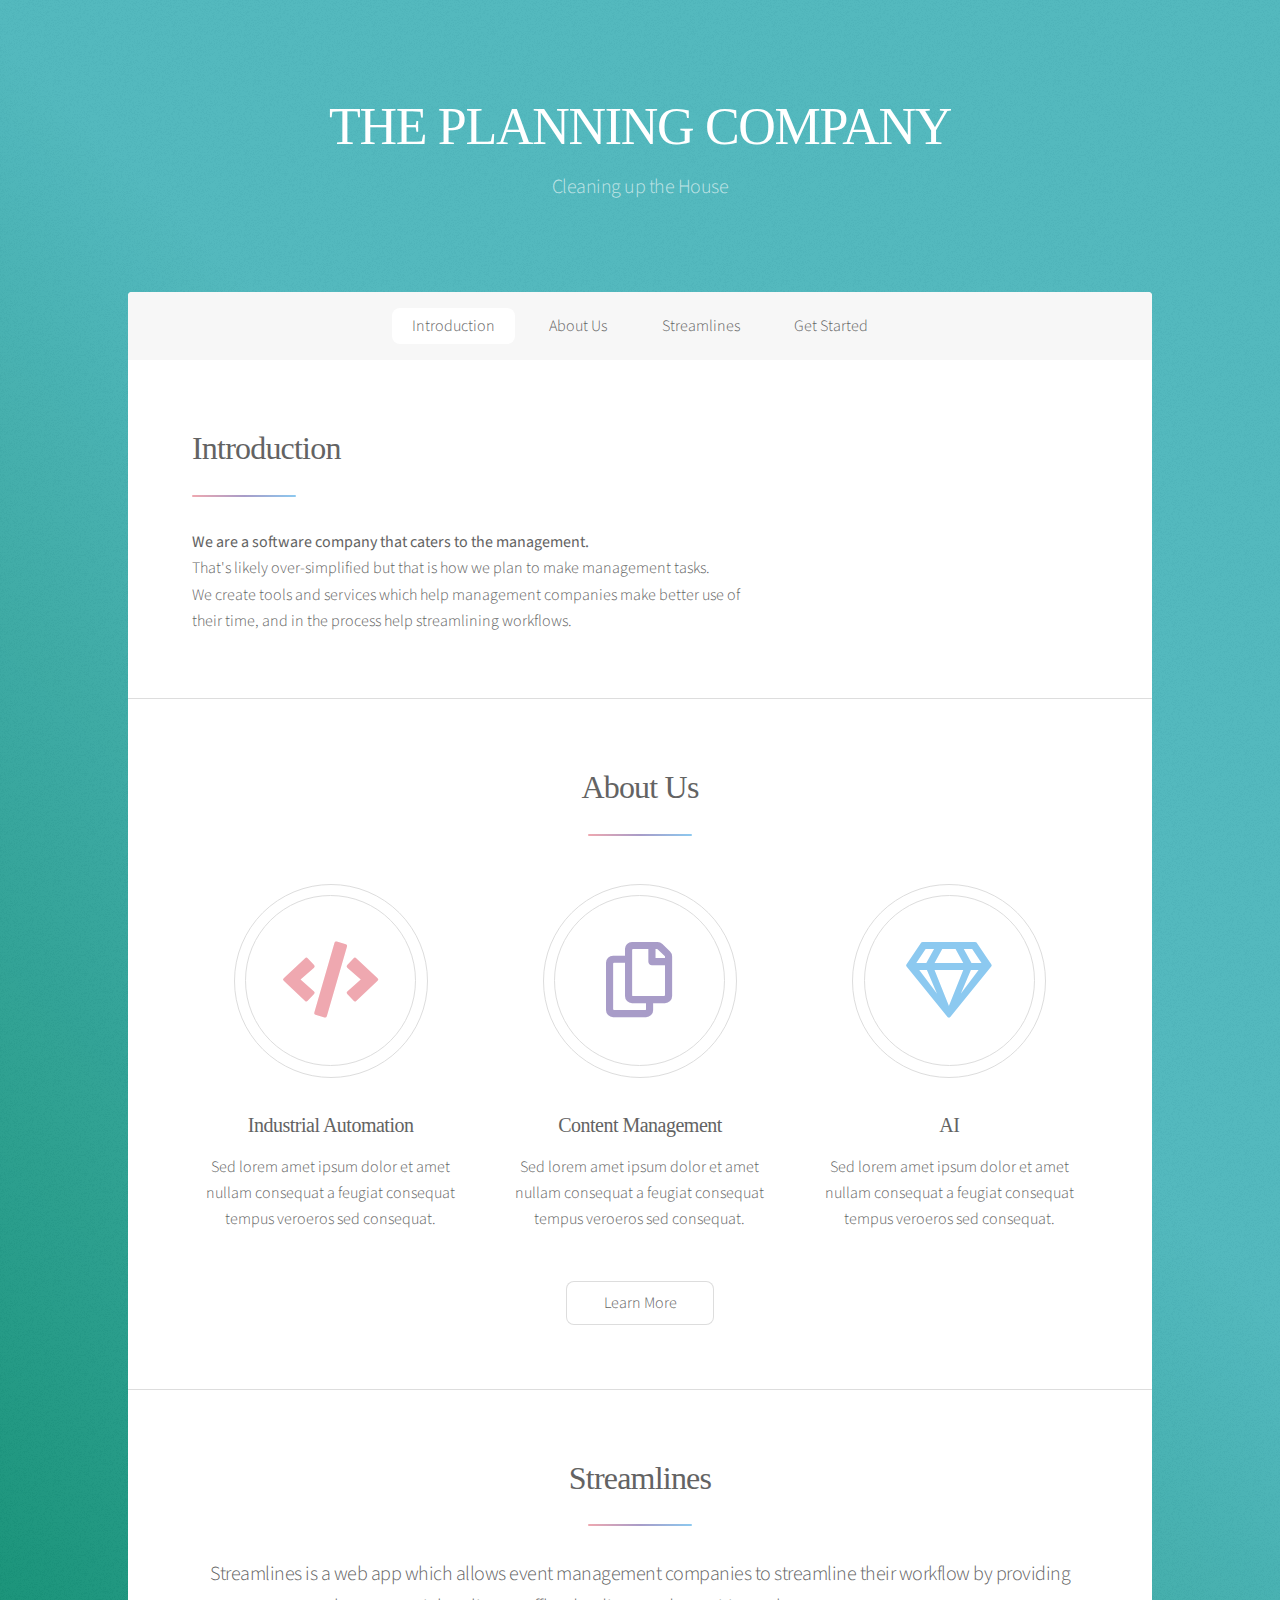
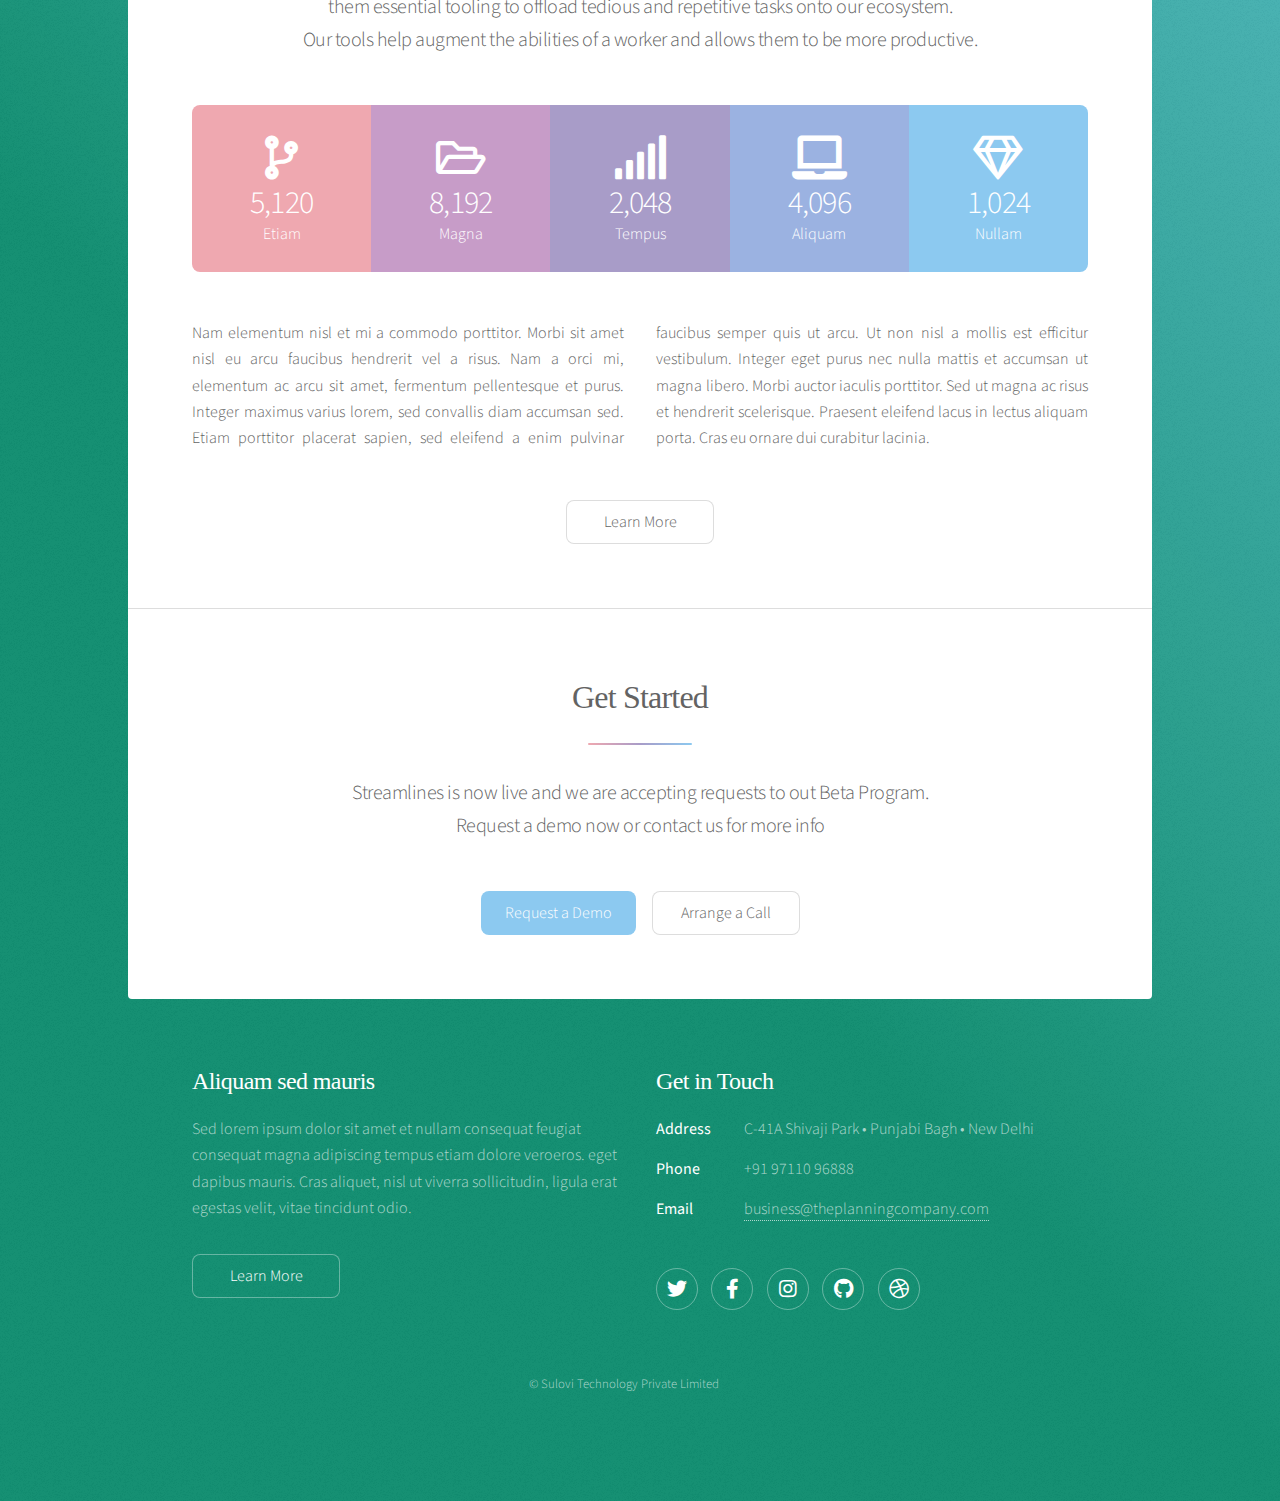
==== index.html @ 0c440280 "first commit" ====
<!DOCTYPE HTML>
<!--
	Stellar by HTML5 UP
	html5up.net | @ajlkn
	Free for personal and commercial use under the CCA 3.0 license (html5up.net/license)
-->
<html>
	<head>
		<title>The Planning Company</title>
		<meta charset="utf-8" />
		<meta name="viewport" content="width=device-width, initial-scale=1, user-scalable=no" />
		<link rel="stylesheet" href="assets/css/main.css" />
		<noscript><link rel="stylesheet" href="assets/css/noscript.css" /></noscript>
	</head>
	<body class="is-preload">

		<!-- Wrapper -->
			<div id="wrapper">

				<!-- Header -->
					<header id="header" class="alt">
						<!-- <span class="logo"><img src="images/logo.svg" alt="" width="80%" height="80px"/></span> -->
						<h1>
							<strong>
								THE PLANNING COMPANY
							</strong>
						</h1>
						<p>Cleaning up the House</p>
					</header>

				<!-- Nav -->
					<nav id="nav">
						<ul>
							<li><a href="#intro" class="active">Introduction</a></li>
							<li><a href="#first">About Us</a></li>
							<li><a href="#second">Streamlines</a></li>
							<li><a href="#cta">Get Started</a></li>
						</ul>
					</nav>

				<!-- Main -->
					<div id="main">

						<!-- Introduction -->
							<section id="intro" class="main">
								<div class="spotlight">
									<div class="content">
										<header class="major">
											<h2>Introduction</h2>
										</header>
										<p> <strong>We are a software company that caters to the management.</strong>  <br/>
											That's likely over-simplified but that is how we plan to make management tasks.<br/>
											We create tools and services which help management companies make better use of their time, and in the process help streamlining workflows.
										<!-- <ul class="actions">
											<li><a href="generic.html" class="button">Learn More</a></li>
										</ul> -->
									</div>
									<span class="image"><img src="images/introduction2.jpg" alt="" /></span>
								</div>
							</section>

						<!-- First Section -->
							<section id="first" class="main special">
								<header class="major">
									<h2>About Us</h2>
								</header>
								<ul class="features">
									<li>
										<span class="icon solid major style1 fa-code"></span>
										<h3>Industrial Automation</h3>
										<p>Sed lorem amet ipsum dolor et amet nullam consequat a feugiat consequat tempus veroeros sed consequat.</p>
									</li>
									<li>
										<span class="icon major style3 fa-copy"></span>
										<h3>Content Management</h3>
										<p>Sed lorem amet ipsum dolor et amet nullam consequat a feugiat consequat tempus veroeros sed consequat.</p>
									</li>
									<li>
										<span class="icon major style5 fa-gem"></span>
										<h3>AI</h3>
										<p>Sed lorem amet ipsum dolor et amet nullam consequat a feugiat consequat tempus veroeros sed consequat.</p>
									</li>
								</ul>
								<footer class="major">
									<ul class="actions special">
										<li><a href="generic.html" class="button">Learn More</a></li>
									</ul>
								</footer>
							</section>

						<!-- Second Section -->
							<section id="second" class="main special">
								<header class="major">
									<h2>Streamlines</h2>
									<p>Streamlines is a web app which allows event management companies to streamline their workflow by providing them essential tooling to offload tedious and repetitive tasks onto our ecosystem. 
										<br/>Our tools help augment the abilities of a worker and allows them to be more productive.</p>
								</header>
								<ul class="statistics">
									<li class="style1">
										<span class="icon solid fa-code-branch"></span>
										<strong>5,120</strong> Etiam
									</li>
									<li class="style2">
										<span class="icon fa-folder-open"></span>
										<strong>8,192</strong> Magna
									</li>
									<li class="style3">
										<span class="icon solid fa-signal"></span>
										<strong>2,048</strong> Tempus
									</li>
									<li class="style4">
										<span class="icon solid fa-laptop"></span>
										<strong>4,096</strong> Aliquam
									</li>
									<li class="style5">
										<span class="icon fa-gem"></span>
										<strong>1,024</strong> Nullam
									</li>
								</ul>
								<p class="content">Nam elementum nisl et mi a commodo porttitor. Morbi sit amet nisl eu arcu faucibus hendrerit vel a risus. Nam a orci mi, elementum ac arcu sit amet, fermentum pellentesque et purus. Integer maximus varius lorem, sed convallis diam accumsan sed. Etiam porttitor placerat sapien, sed eleifend a enim pulvinar faucibus semper quis ut arcu. Ut non nisl a mollis est efficitur vestibulum. Integer eget purus nec nulla mattis et accumsan ut magna libero. Morbi auctor iaculis porttitor. Sed ut magna ac risus et hendrerit scelerisque. Praesent eleifend lacus in lectus aliquam porta. Cras eu ornare dui curabitur lacinia.</p>
								<footer class="major">
									<ul class="actions special">
										<li><a href="generic.html" class="button">Learn More</a></li>
									</ul>
								</footer>
							</section>

						<!-- Get Started -->
							<section id="cta" class="main special">
								<header class="major">
									<h2>Get Started</h2>
									<p>Streamlines is now live and we are accepting requests to out Beta Program.<br/> Request a demo now or contact us for more info</p>
								</header>
								<footer class="major">
									<ul class="actions special">
										<li><a href="generic.html" class="button primary">Request a Demo</a></li>
										<li><a href="generic.html" class="button">Arrange a Call</a></li>
									</ul>
								</footer>
							</section>

					</div>

				<!-- Footer -->
					<footer id="footer">
						<section>
							<h2>Aliquam sed mauris</h2>
							<p>Sed lorem ipsum dolor sit amet et nullam consequat feugiat consequat magna adipiscing tempus etiam dolore veroeros. eget dapibus mauris. Cras aliquet, nisl ut viverra sollicitudin, ligula erat egestas velit, vitae tincidunt odio.</p>
							<ul class="actions">
								<li><a href="generic.html" class="button">Learn More</a></li>
							</ul>
						</section>
						<section>
							<h2>Get in Touch</h2>
							<dl class="alt">
								<dt>Address</dt>
								<dd>C-41A Shivaji Park &bull; Punjabi Bagh &bull; New Delhi</dd>
								<dt>Phone</dt>
								<dd>+91 97110 96888</dd>
								<dt>Email</dt>
								<dd><a href="mailto:business@theplanningcompany.com">business@theplanningcompany.com</a></dd>
							</dl>
							<ul class="icons">
								<li><a href="#" class="icon brands fa-twitter alt"><span class="label">Twitter</span></a></li>
								<li><a href="#" class="icon brands fa-facebook-f alt"><span class="label">Facebook</span></a></li>
								<li><a href="#" class="icon brands fa-instagram alt"><span class="label">Instagram</span></a></li>
								<li><a href="#" class="icon brands fa-github alt"><span class="label">GitHub</span></a></li>
								<li><a href="#" class="icon brands fa-dribbble alt"><span class="label">Dribbble</span></a></li>
							</ul>
						</section>
						<p class="copyright">&copy; Sulovi Technology Private Limited</p>
					</footer>

			</div>

		<!-- Scripts -->
			<script src="assets/js/jquery.min.js"></script>
			<script src="assets/js/jquery.scrollex.min.js"></script>
			<script src="assets/js/jquery.scrolly.min.js"></script>
			<script src="assets/js/browser.min.js"></script>
			<script src="assets/js/breakpoints.min.js"></script>
			<script src="assets/js/util.js"></script>
			<script src="assets/js/main.js"></script>

	</body>
</html>
---- assets/css/main.css ----
@import url(fontawesome-all.min.css);
@import 'https://fonts.googleapis.com/css?family=Source+Sans+Pro:300,400';

/*
	Stellar by HTML5 UP
	html5up.net | @ajlkn
	Free for personal and commercial use under the CCA 3.0 license (html5up.net/license)
*/

html, body, div, span, applet, object,
iframe, h1, h2, h3, h4, h5, h6, p, blockquote,
pre, a, abbr, acronym, address, big, cite,
code, del, dfn, em, img, ins, kbd, q, s, samp,
small, strike, strong, sub, sup, tt, var, b,
u, i, center, dl, dt, dd, ol, ul, li, fieldset,
form, label, legend, table, caption, tbody,
tfoot, thead, tr, th, td, article, aside,
canvas, details, embed, figure, figcaption,
footer, header, hgroup, menu, nav, output, ruby,
section, summary, time, mark, audio, video {
	margin: 0;
	padding: 0;
	border: 0;
	font-size: 100%;
	font: inherit;
	vertical-align: baseline;}

article, aside, details, figcaption, figure,
footer, header, hgroup, menu, nav, section {
	display: block;}

body {
	line-height: 1;
}

ol, ul {
	list-style: none;
}

blockquote, q {
	quotes: none;
}

	blockquote:before, blockquote:after, q:before, q:after {
		content: '';
		content: none;
	}

table {
	border-collapse: collapse;
	border-spacing: 0;
}

body {
	-webkit-text-size-adjust: none;
}

mark {
	background-color: transparent;
	color: inherit;
}

input::-moz-focus-inner {
	border: 0;
	padding: 0;
}

input, select, textarea {
	-moz-appearance: none;
	-webkit-appearance: none;
	-ms-appearance: none;
	appearance: none;
}

/* Basic */

	@-ms-viewport {
		width: device-width;
	}

	body {
		-ms-overflow-style: scrollbar;
	}

	@media screen and (max-width: 480px) {

		html, body {
			min-width: 320px;
		}

	}

	html {
		box-sizing: border-box;
	}

	*, *:before, *:after {
		box-sizing: inherit;
	}

	body {
		background-color: #1d9399;
		background-image: url("images/overlay.png"), -moz-linear-gradient(45deg, #108f6f 30%, #51b9be 70%);
		background-image: url("images/overlay.png"), -webkit-linear-gradient(45deg, #108f6f 30%, #51b9be 70%);
		background-image: url("images/overlay.png"), -ms-linear-gradient(45deg, #108f6f 30%, #51b9be 70%);
		background-image: url("images/overlay.png"), linear-gradient(45deg, #108f6f 30%, #51b9be 70%);
	}

		body.is-preload *, body.is-preload *:before, body.is-preload *:after {
			-moz-animation: none !important;
			-webkit-animation: none !important;
			-ms-animation: none !important;
			animation: none !important;
			-moz-transition: none !important;
			-webkit-transition: none !important;
			-ms-transition: none !important;
			transition: none !important;
		}

/* Type */

	body {
		background-color: #935d8c;
		color: rgba(255, 255, 255, 0.65);
	}

	body, input, select, textarea {
		font-family: "Source Sans Pro", Helvetica, sans-serif;
		font-size: 17pt;
		font-weight: 300;
		line-height: 1.65;
	}

		@media screen and (max-width: 1680px) {

			body, input, select, textarea {
				font-size: 14pt;
			}

		}

		@media screen and (max-width: 1280px) {

			body, input, select, textarea {
				font-size: 12pt;
			}

		}

		@media screen and (max-width: 360px) {

			body, input, select, textarea {
				font-size: 11pt;
			}

		}

	a {
		-moz-transition: color 0.2s ease, border-bottom 0.2s ease;
		-webkit-transition: color 0.2s ease, border-bottom 0.2s ease;
		-ms-transition: color 0.2s ease, border-bottom 0.2s ease;
		transition: color 0.2s ease, border-bottom 0.2s ease;
		text-decoration: none;
		border-bottom: dotted 1px;
		color: inherit;
	}

		a:hover {
			border-bottom-color: transparent;
		}

	strong, b {
		font-weight: 400;
	}

	em, i {
		font-style: italic;
	}

	p {
		margin: 0 0 2em 0;
	}

		p.content {
			-moz-columns: 20em 2;
			-webkit-columns: 20em 2;
			-ms-columns: 20em 2;
			columns: 20em 2;
			-moz-column-gap: 2em;
			-webkit-column-gap: 2em;
			-ms-column-gap: 2em;
			column-gap: 2em;
			text-align: justify;
		}

	h1, h2, h3, h4, h5, h6 {
		font-family: Futura;
		font-weight: 300;
		line-height: 1.5;
		margin: 0 0 0.7em 0;
		letter-spacing: -0.025em;
	}

		h1 a, h2 a, h3 a, h4 a, h5 a, h6 a {
			color: inherit;
			text-decoration: none;
		}

	h1 {
		font-size: 2.5em;
		line-height: 1.2;
	}

	h2 {
		font-size: 1.5em;
	}

	h3 {
		font-size: 1.25em;
	}

	h4 {
		font-size: 1.1em;
	}

	h5 {
		font-size: 0.9em;
	}

	h6 {
		font-size: 0.7em;
	}

	@media screen and (max-width: 736px) {

		h1 {
			font-size: 2em;
		}

	}

	sub {
		font-size: 0.8em;
		position: relative;
		top: 0.5em;
	}

	sup {
		font-size: 0.8em;
		position: relative;
		top: -0.5em;
	}

	blockquote {
		border-left: solid 4px;
		font-style: italic;
		margin: 0 0 2em 0;
		padding: 0.5em 0 0.5em 2em;
	}

	code {
		border-radius: 8px;
		border: solid 1px;
		font-family: "Courier New", monospace;
		font-size: 0.9em;
		margin: 0 0.25em;
		padding: 0.25em 0.65em;
	}

	pre {
		-webkit-overflow-scrolling: touch;
		font-family: "Courier New", monospace;
		font-size: 0.9em;
		margin: 0 0 2em 0;
	}

		pre code {
			display: block;
			line-height: 1.75;
			padding: 1em 1.5em;
			overflow-x: auto;
		}

	hr {
		border: 0;
		border-bottom: solid 1px;
		margin: 2em 0;
	}

		hr.major {
			margin: 3em 0;
		}

	.align-left {
		text-align: left;
	}

	.align-center {
		text-align: center;
	}

	.align-right {
		text-align: right;
	}

	input, select, textarea {
		color: #ffffff;
	}

	a:hover {
		color: #ffffff;
	}

	strong, b {
		color: #ffffff;
	}

	h1, h2, h3, h4, h5, h6 {
		color: #ffffff;
	}

	blockquote {
		border-left-color: rgba(255, 255, 255, 0.35);
	}

	code {
		background: rgba(255, 255, 255, 0.075);
		border-color: rgba(255, 255, 255, 0.35);
	}

	hr {
		border-bottom-color: rgba(255, 255, 255, 0.35);
	}

/* Row */

	.row {
		display: flex;
		flex-wrap: wrap;
		box-sizing: border-box;
		align-items: stretch;
	}

		.row > * {
			box-sizing: border-box;
		}

		.row.gtr-uniform > * > :last-child {
			margin-bottom: 0;
		}

		.row.aln-left {
			justify-content: flex-start;
		}

		.row.aln-center {
			justify-content: center;
		}

		.row.aln-right {
			justify-content: flex-end;
		}

		.row.aln-top {
			align-items: flex-start;
		}

		.row.aln-middle {
			align-items: center;
		}

		.row.aln-bottom {
			align-items: flex-end;
		}

		.row > .imp {
			order: -1;
		}

		.row > .col-1 {
			width: 8.33333%;
		}

		.row > .off-1 {
			margin-left: 8.33333%;
		}

		.row > .col-2 {
			width: 16.66667%;
		}

		.row > .off-2 {
			margin-left: 16.66667%;
		}

		.row > .col-3 {
			width: 25%;
		}

		.row > .off-3 {
			margin-left: 25%;
		}

		.row > .col-4 {
			width: 33.33333%;
		}

		.row > .off-4 {
			margin-left: 33.33333%;
		}

		.row > .col-5 {
			width: 41.66667%;
		}

		.row > .off-5 {
			margin-left: 41.66667%;
		}

		.row > .col-6 {
			width: 50%;
		}

		.row > .off-6 {
			margin-left: 50%;
		}

		.row > .col-7 {
			width: 58.33333%;
		}

		.row > .off-7 {
			margin-left: 58.33333%;
		}

		.row > .col-8 {
			width: 66.66667%;
		}

		.row > .off-8 {
			margin-left: 66.66667%;
		}

		.row > .col-9 {
			width: 75%;
		}

		.row > .off-9 {
			margin-left: 75%;
		}

		.row > .col-10 {
			width: 83.33333%;
		}

		.row > .off-10 {
			margin-left: 83.33333%;
		}

		.row > .col-11 {
			width: 91.66667%;
		}

		.row > .off-11 {
			margin-left: 91.66667%;
		}

		.row > .col-12 {
			width: 100%;
		}

		.row > .off-12 {
			margin-left: 100%;
		}

		.row.gtr-0 {
			margin-top: 0;
			margin-left: 0em;
		}

			.row.gtr-0 > * {
				padding: 0 0 0 0em;
			}

			.row.gtr-0.gtr-uniform {
				margin-top: 0em;
			}

				.row.gtr-0.gtr-uniform > * {
					padding-top: 0em;
				}

		.row.gtr-25 {
			margin-top: 0;
			margin-left: -0.375em;
		}

			.row.gtr-25 > * {
				padding: 0 0 0 0.375em;
			}

			.row.gtr-25.gtr-uniform {
				margin-top: -0.375em;
			}

				.row.gtr-25.gtr-uniform > * {
					padding-top: 0.375em;
				}

		.row.gtr-50 {
			margin-top: 0;
			margin-left: -0.75em;
		}

			.row.gtr-50 > * {
				padding: 0 0 0 0.75em;
			}

			.row.gtr-50.gtr-uniform {
				margin-top: -0.75em;
			}

				.row.gtr-50.gtr-uniform > * {
					padding-top: 0.75em;
				}

		.row {
			margin-top: 0;
			margin-left: -1.5em;
		}

			.row > * {
				padding: 0 0 0 1.5em;
			}

			.row.gtr-uniform {
				margin-top: -1.5em;
			}

				.row.gtr-uniform > * {
					padding-top: 1.5em;
				}

		.row.gtr-150 {
			margin-top: 0;
			margin-left: -2.25em;
		}

			.row.gtr-150 > * {
				padding: 0 0 0 2.25em;
			}

			.row.gtr-150.gtr-uniform {
				margin-top: -2.25em;
			}

				.row.gtr-150.gtr-uniform > * {
					padding-top: 2.25em;
				}

		.row.gtr-200 {
			margin-top: 0;
			margin-left: -3em;
		}

			.row.gtr-200 > * {
				padding: 0 0 0 3em;
			}

			.row.gtr-200.gtr-uniform {
				margin-top: -3em;
			}

				.row.gtr-200.gtr-uniform > * {
					padding-top: 3em;
				}

		@media screen and (max-width: 1680px) {

			.row {
				display: flex;
				flex-wrap: wrap;
				box-sizing: border-box;
				align-items: stretch;
			}

				.row > * {
					box-sizing: border-box;
				}

				.row.gtr-uniform > * > :last-child {
					margin-bottom: 0;
				}

				.row.aln-left {
					justify-content: flex-start;
				}

				.row.aln-center {
					justify-content: center;
				}

				.row.aln-right {
					justify-content: flex-end;
				}

				.row.aln-top {
					align-items: flex-start;
				}

				.row.aln-middle {
					align-items: center;
				}

				.row.aln-bottom {
					align-items: flex-end;
				}

				.row > .imp-xlarge {
					order: -1;
				}

				.row > .col-1-xlarge {
					width: 8.33333%;
				}

				.row > .off-1-xlarge {
					margin-left: 8.33333%;
				}

				.row > .col-2-xlarge {
					width: 16.66667%;
				}

				.row > .off-2-xlarge {
					margin-left: 16.66667%;
				}

				.row > .col-3-xlarge {
					width: 25%;
				}

				.row > .off-3-xlarge {
					margin-left: 25%;
				}

				.row > .col-4-xlarge {
					width: 33.33333%;
				}

				.row > .off-4-xlarge {
					margin-left: 33.33333%;
				}

				.row > .col-5-xlarge {
					width: 41.66667%;
				}

				.row > .off-5-xlarge {
					margin-left: 41.66667%;
				}

				.row > .col-6-xlarge {
					width: 50%;
				}

				.row > .off-6-xlarge {
					margin-left: 50%;
				}

				.row > .col-7-xlarge {
					width: 58.33333%;
				}

				.row > .off-7-xlarge {
					margin-left: 58.33333%;
				}

				.row > .col-8-xlarge {
					width: 66.66667%;
				}

				.row > .off-8-xlarge {
					margin-left: 66.66667%;
				}

				.row > .col-9-xlarge {
					width: 75%;
				}

				.row > .off-9-xlarge {
					margin-left: 75%;
				}

				.row > .col-10-xlarge {
					width: 83.33333%;
				}

				.row > .off-10-xlarge {
					margin-left: 83.33333%;
				}

				.row > .col-11-xlarge {
					width: 91.66667%;
				}

				.row > .off-11-xlarge {
					margin-left: 91.66667%;
				}

				.row > .col-12-xlarge {
					width: 100%;
				}

				.row > .off-12-xlarge {
					margin-left: 100%;
				}

				.row.gtr-0 {
					margin-top: 0;
					margin-left: 0em;
				}

					.row.gtr-0 > * {
						padding: 0 0 0 0em;
					}

					.row.gtr-0.gtr-uniform {
						margin-top: 0em;
					}

						.row.gtr-0.gtr-uniform > * {
							padding-top: 0em;
						}

				.row.gtr-25 {
					margin-top: 0;
					margin-left: -0.375em;
				}

					.row.gtr-25 > * {
						padding: 0 0 0 0.375em;
					}

					.row.gtr-25.gtr-uniform {
						margin-top: -0.375em;
					}

						.row.gtr-25.gtr-uniform > * {
							padding-top: 0.375em;
						}

				.row.gtr-50 {
					margin-top: 0;
					margin-left: -0.75em;
				}

					.row.gtr-50 > * {
						padding: 0 0 0 0.75em;
					}

					.row.gtr-50.gtr-uniform {
						margin-top: -0.75em;
					}

						.row.gtr-50.gtr-uniform > * {
							padding-top: 0.75em;
						}

				.row {
					margin-top: 0;
					margin-left: -1.5em;
				}

					.row > * {
						padding: 0 0 0 1.5em;
					}

					.row.gtr-uniform {
						margin-top: -1.5em;
					}

						.row.gtr-uniform > * {
							padding-top: 1.5em;
						}

				.row.gtr-150 {
					margin-top: 0;
					margin-left: -2.25em;
				}

					.row.gtr-150 > * {
						padding: 0 0 0 2.25em;
					}

					.row.gtr-150.gtr-uniform {
						margin-top: -2.25em;
					}

						.row.gtr-150.gtr-uniform > * {
							padding-top: 2.25em;
						}

				.row.gtr-200 {
					margin-top: 0;
					margin-left: -3em;
				}

					.row.gtr-200 > * {
						padding: 0 0 0 3em;
					}

					.row.gtr-200.gtr-uniform {
						margin-top: -3em;
					}

						.row.gtr-200.gtr-uniform > * {
							padding-top: 3em;
						}

		}

		@media screen and (max-width: 1280px) {

			.row {
				display: flex;
				flex-wrap: wrap;
				box-sizing: border-box;
				align-items: stretch;
			}

				.row > * {
					box-sizing: border-box;
				}

				.row.gtr-uniform > * > :last-child {
					margin-bottom: 0;
				}

				.row.aln-left {
					justify-content: flex-start;
				}

				.row.aln-center {
					justify-content: center;
				}

				.row.aln-right {
					justify-content: flex-end;
				}

				.row.aln-top {
					align-items: flex-start;
				}

				.row.aln-middle {
					align-items: center;
				}

				.row.aln-bottom {
					align-items: flex-end;
				}

				.row > .imp-large {
					order: -1;
				}

				.row > .col-1-large {
					width: 8.33333%;
				}

				.row > .off-1-large {
					margin-left: 8.33333%;
				}

				.row > .col-2-large {
					width: 16.66667%;
				}

				.row > .off-2-large {
					margin-left: 16.66667%;
				}

				.row > .col-3-large {
					width: 25%;
				}

				.row > .off-3-large {
					margin-left: 25%;
				}

				.row > .col-4-large {
					width: 33.33333%;
				}

				.row > .off-4-large {
					margin-left: 33.33333%;
				}

				.row > .col-5-large {
					width: 41.66667%;
				}

				.row > .off-5-large {
					margin-left: 41.66667%;
				}

				.row > .col-6-large {
					width: 50%;
				}

				.row > .off-6-large {
					margin-left: 50%;
				}

				.row > .col-7-large {
					width: 58.33333%;
				}

				.row > .off-7-large {
					margin-left: 58.33333%;
				}

				.row > .col-8-large {
					width: 66.66667%;
				}

				.row > .off-8-large {
					margin-left: 66.66667%;
				}

				.row > .col-9-large {
					width: 75%;
				}

				.row > .off-9-large {
					margin-left: 75%;
				}

				.row > .col-10-large {
					width: 83.33333%;
				}

				.row > .off-10-large {
					margin-left: 83.33333%;
				}

				.row > .col-11-large {
					width: 91.66667%;
				}

				.row > .off-11-large {
					margin-left: 91.66667%;
				}

				.row > .col-12-large {
					width: 100%;
				}

				.row > .off-12-large {
					margin-left: 100%;
				}

				.row.gtr-0 {
					margin-top: 0;
					margin-left: 0em;
				}

					.row.gtr-0 > * {
						padding: 0 0 0 0em;
					}

					.row.gtr-0.gtr-uniform {
						margin-top: 0em;
					}

						.row.gtr-0.gtr-uniform > * {
							padding-top: 0em;
						}

				.row.gtr-25 {
					margin-top: 0;
					margin-left: -0.375em;
				}

					.row.gtr-25 > * {
						padding: 0 0 0 0.375em;
					}

					.row.gtr-25.gtr-uniform {
						margin-top: -0.375em;
					}

						.row.gtr-25.gtr-uniform > * {
							padding-top: 0.375em;
						}

				.row.gtr-50 {
					margin-top: 0;
					margin-left: -0.75em;
				}

					.row.gtr-50 > * {
						padding: 0 0 0 0.75em;
					}

					.row.gtr-50.gtr-uniform {
						margin-top: -0.75em;
					}

						.row.gtr-50.gtr-uniform > * {
							padding-top: 0.75em;
						}

				.row {
					margin-top: 0;
					margin-left: -1.5em;
				}

					.row > * {
						padding: 0 0 0 1.5em;
					}

					.row.gtr-uniform {
						margin-top: -1.5em;
					}

						.row.gtr-uniform > * {
							padding-top: 1.5em;
						}

				.row.gtr-150 {
					margin-top: 0;
					margin-left: -2.25em;
				}

					.row.gtr-150 > * {
						padding: 0 0 0 2.25em;
					}

					.row.gtr-150.gtr-uniform {
						margin-top: -2.25em;
					}

						.row.gtr-150.gtr-uniform > * {
							padding-top: 2.25em;
						}

				.row.gtr-200 {
					margin-top: 0;
					margin-left: -3em;
				}

					.row.gtr-200 > * {
						padding: 0 0 0 3em;
					}

					.row.gtr-200.gtr-uniform {
						margin-top: -3em;
					}

						.row.gtr-200.gtr-uniform > * {
							padding-top: 3em;
						}

		}

		@media screen and (max-width: 980px) {

			.row {
				display: flex;
				flex-wrap: wrap;
				box-sizing: border-box;
				align-items: stretch;
			}

				.row > * {
					box-sizing: border-box;
				}

				.row.gtr-uniform > * > :last-child {
					margin-bottom: 0;
				}

				.row.aln-left {
					justify-content: flex-start;
				}

				.row.aln-center {
					justify-content: center;
				}

				.row.aln-right {
					justify-content: flex-end;
				}

				.row.aln-top {
					align-items: flex-start;
				}

				.row.aln-middle {
					align-items: center;
				}

				.row.aln-bottom {
					align-items: flex-end;
				}

				.row > .imp-medium {
					order: -1;
				}

				.row > .col-1-medium {
					width: 8.33333%;
				}

				.row > .off-1-medium {
					margin-left: 8.33333%;
				}

				.row > .col-2-medium {
					width: 16.66667%;
				}

				.row > .off-2-medium {
					margin-left: 16.66667%;
				}

				.row > .col-3-medium {
					width: 25%;
				}

				.row > .off-3-medium {
					margin-left: 25%;
				}

				.row > .col-4-medium {
					width: 33.33333%;
				}

				.row > .off-4-medium {
					margin-left: 33.33333%;
				}

				.row > .col-5-medium {
					width: 41.66667%;
				}

				.row > .off-5-medium {
					margin-left: 41.66667%;
				}

				.row > .col-6-medium {
					width: 50%;
				}

				.row > .off-6-medium {
					margin-left: 50%;
				}

				.row > .col-7-medium {
					width: 58.33333%;
				}

				.row > .off-7-medium {
					margin-left: 58.33333%;
				}

				.row > .col-8-medium {
					width: 66.66667%;
				}

				.row > .off-8-medium {
					margin-left: 66.66667%;
				}

				.row > .col-9-medium {
					width: 75%;
				}

				.row > .off-9-medium {
					margin-left: 75%;
				}

				.row > .col-10-medium {
					width: 83.33333%;
				}

				.row > .off-10-medium {
					margin-left: 83.33333%;
				}

				.row > .col-11-medium {
					width: 91.66667%;
				}

				.row > .off-11-medium {
					margin-left: 91.66667%;
				}

				.row > .col-12-medium {
					width: 100%;
				}

				.row > .off-12-medium {
					margin-left: 100%;
				}

				.row.gtr-0 {
					margin-top: 0;
					margin-left: 0em;
				}

					.row.gtr-0 > * {
						padding: 0 0 0 0em;
					}

					.row.gtr-0.gtr-uniform {
						margin-top: 0em;
					}

						.row.gtr-0.gtr-uniform > * {
							padding-top: 0em;
						}

				.row.gtr-25 {
					margin-top: 0;
					margin-left: -0.375em;
				}

					.row.gtr-25 > * {
						padding: 0 0 0 0.375em;
					}

					.row.gtr-25.gtr-uniform {
						margin-top: -0.375em;
					}

						.row.gtr-25.gtr-uniform > * {
							padding-top: 0.375em;
						}

				.row.gtr-50 {
					margin-top: 0;
					margin-left: -0.75em;
				}

					.row.gtr-50 > * {
						padding: 0 0 0 0.75em;
					}

					.row.gtr-50.gtr-uniform {
						margin-top: -0.75em;
					}

						.row.gtr-50.gtr-uniform > * {
							padding-top: 0.75em;
						}

				.row {
					margin-top: 0;
					margin-left: -1.5em;
				}

					.row > * {
						padding: 0 0 0 1.5em;
					}

					.row.gtr-uniform {
						margin-top: -1.5em;
					}

						.row.gtr-uniform > * {
							padding-top: 1.5em;
						}

				.row.gtr-150 {
					margin-top: 0;
					margin-left: -2.25em;
				}

					.row.gtr-150 > * {
						padding: 0 0 0 2.25em;
					}

					.row.gtr-150.gtr-uniform {
						margin-top: -2.25em;
					}

						.row.gtr-150.gtr-uniform > * {
							padding-top: 2.25em;
						}

				.row.gtr-200 {
					margin-top: 0;
					margin-left: -3em;
				}

					.row.gtr-200 > * {
						padding: 0 0 0 3em;
					}

					.row.gtr-200.gtr-uniform {
						margin-top: -3em;
					}

						.row.gtr-200.gtr-uniform > * {
							padding-top: 3em;
						}

		}

		@media screen and (max-width: 736px) {

			.row {
				display: flex;
				flex-wrap: wrap;
				box-sizing: border-box;
				align-items: stretch;
			}

				.row > * {
					box-sizing: border-box;
				}

				.row.gtr-uniform > * > :last-child {
					margin-bottom: 0;
				}

				.row.aln-left {
					justify-content: flex-start;
				}

				.row.aln-center {
					justify-content: center;
				}

				.row.aln-right {
					justify-content: flex-end;
				}

				.row.aln-top {
					align-items: flex-start;
				}

				.row.aln-middle {
					align-items: center;
				}

				.row.aln-bottom {
					align-items: flex-end;
				}

				.row > .imp-small {
					order: -1;
				}

				.row > .col-1-small {
					width: 8.33333%;
				}

				.row > .off-1-small {
					margin-left: 8.33333%;
				}

				.row > .col-2-small {
					width: 16.66667%;
				}

				.row > .off-2-small {
					margin-left: 16.66667%;
				}

				.row > .col-3-small {
					width: 25%;
				}

				.row > .off-3-small {
					margin-left: 25%;
				}

				.row > .col-4-small {
					width: 33.33333%;
				}

				.row > .off-4-small {
					margin-left: 33.33333%;
				}

				.row > .col-5-small {
					width: 41.66667%;
				}

				.row > .off-5-small {
					margin-left: 41.66667%;
				}

				.row > .col-6-small {
					width: 50%;
				}

				.row > .off-6-small {
					margin-left: 50%;
				}

				.row > .col-7-small {
					width: 58.33333%;
				}

				.row > .off-7-small {
					margin-left: 58.33333%;
				}

				.row > .col-8-small {
					width: 66.66667%;
				}

				.row > .off-8-small {
					margin-left: 66.66667%;
				}

				.row > .col-9-small {
					width: 75%;
				}

				.row > .off-9-small {
					margin-left: 75%;
				}

				.row > .col-10-small {
					width: 83.33333%;
				}

				.row > .off-10-small {
					margin-left: 83.33333%;
				}

				.row > .col-11-small {
					width: 91.66667%;
				}

				.row > .off-11-small {
					margin-left: 91.66667%;
				}

				.row > .col-12-small {
					width: 100%;
				}

				.row > .off-12-small {
					margin-left: 100%;
				}

				.row.gtr-0 {
					margin-top: 0;
					margin-left: 0em;
				}

					.row.gtr-0 > * {
						padding: 0 0 0 0em;
					}

					.row.gtr-0.gtr-uniform {
						margin-top: 0em;
					}

						.row.gtr-0.gtr-uniform > * {
							padding-top: 0em;
						}

				.row.gtr-25 {
					margin-top: 0;
					margin-left: -0.25em;
				}

					.row.gtr-25 > * {
						padding: 0 0 0 0.25em;
					}

					.row.gtr-25.gtr-uniform {
						margin-top: -0.25em;
					}

						.row.gtr-25.gtr-uniform > * {
							padding-top: 0.25em;
						}

				.row.gtr-50 {
					margin-top: 0;
					margin-left: -0.5em;
				}

					.row.gtr-50 > * {
						padding: 0 0 0 0.5em;
					}

					.row.gtr-50.gtr-uniform {
						margin-top: -0.5em;
					}

						.row.gtr-50.gtr-uniform > * {
							padding-top: 0.5em;
						}

				.row {
					margin-top: 0;
					margin-left: -1em;
				}

					.row > * {
						padding: 0 0 0 1em;
					}

					.row.gtr-uniform {
						margin-top: -1em;
					}

						.row.gtr-uniform > * {
							padding-top: 1em;
						}

				.row.gtr-150 {
					margin-top: 0;
					margin-left: -1.5em;
				}

					.row.gtr-150 > * {
						padding: 0 0 0 1.5em;
					}

					.row.gtr-150.gtr-uniform {
						margin-top: -1.5em;
					}

						.row.gtr-150.gtr-uniform > * {
							padding-top: 1.5em;
						}

				.row.gtr-200 {
					margin-top: 0;
					margin-left: -2em;
				}

					.row.gtr-200 > * {
						padding: 0 0 0 2em;
					}

					.row.gtr-200.gtr-uniform {
						margin-top: -2em;
					}

						.row.gtr-200.gtr-uniform > * {
							padding-top: 2em;
						}

		}

		@media screen and (max-width: 480px) {

			.row {
				display: flex;
				flex-wrap: wrap;
				box-sizing: border-box;
				align-items: stretch;
			}

				.row > * {
					box-sizing: border-box;
				}

				.row.gtr-uniform > * > :last-child {
					margin-bottom: 0;
				}

				.row.aln-left {
					justify-content: flex-start;
				}

				.row.aln-center {
					justify-content: center;
				}

				.row.aln-right {
					justify-content: flex-end;
				}

				.row.aln-top {
					align-items: flex-start;
				}

				.row.aln-middle {
					align-items: center;
				}

				.row.aln-bottom {
					align-items: flex-end;
				}

				.row > .imp-xsmall {
					order: -1;
				}

				.row > .col-1-xsmall {
					width: 8.33333%;
				}

				.row > .off-1-xsmall {
					margin-left: 8.33333%;
				}

				.row > .col-2-xsmall {
					width: 16.66667%;
				}

				.row > .off-2-xsmall {
					margin-left: 16.66667%;
				}

				.row > .col-3-xsmall {
					width: 25%;
				}

				.row > .off-3-xsmall {
					margin-left: 25%;
				}

				.row > .col-4-xsmall {
					width: 33.33333%;
				}

				.row > .off-4-xsmall {
					margin-left: 33.33333%;
				}

				.row > .col-5-xsmall {
					width: 41.66667%;
				}

				.row > .off-5-xsmall {
					margin-left: 41.66667%;
				}

				.row > .col-6-xsmall {
					width: 50%;
				}

				.row > .off-6-xsmall {
					margin-left: 50%;
				}

				.row > .col-7-xsmall {
					width: 58.33333%;
				}

				.row > .off-7-xsmall {
					margin-left: 58.33333%;
				}

				.row > .col-8-xsmall {
					width: 66.66667%;
				}

				.row > .off-8-xsmall {
					margin-left: 66.66667%;
				}

				.row > .col-9-xsmall {
					width: 75%;
				}

				.row > .off-9-xsmall {
					margin-left: 75%;
				}

				.row > .col-10-xsmall {
					width: 83.33333%;
				}

				.row > .off-10-xsmall {
					margin-left: 83.33333%;
				}

				.row > .col-11-xsmall {
					width: 91.66667%;
				}

				.row > .off-11-xsmall {
					margin-left: 91.66667%;
				}

				.row > .col-12-xsmall {
					width: 100%;
				}

				.row > .off-12-xsmall {
					margin-left: 100%;
				}

				.row.gtr-0 {
					margin-top: 0;
					margin-left: 0em;
				}

					.row.gtr-0 > * {
						padding: 0 0 0 0em;
					}

					.row.gtr-0.gtr-uniform {
						margin-top: 0em;
					}

						.row.gtr-0.gtr-uniform > * {
							padding-top: 0em;
						}

				.row.gtr-25 {
					margin-top: 0;
					margin-left: -0.3125em;
				}

					.row.gtr-25 > * {
						padding: 0 0 0 0.3125em;
					}

					.row.gtr-25.gtr-uniform {
						margin-top: -0.3125em;
					}

						.row.gtr-25.gtr-uniform > * {
							padding-top: 0.3125em;
						}

				.row.gtr-50 {
					margin-top: 0;
					margin-left: -0.625em;
				}

					.row.gtr-50 > * {
						padding: 0 0 0 0.625em;
					}

					.row.gtr-50.gtr-uniform {
						margin-top: -0.625em;
					}

						.row.gtr-50.gtr-uniform > * {
							padding-top: 0.625em;
						}

				.row {
					margin-top: 0;
					margin-left: -1.25em;
				}

					.row > * {
						padding: 0 0 0 1.25em;
					}

					.row.gtr-uniform {
						margin-top: -1.25em;
					}

						.row.gtr-uniform > * {
							padding-top: 1.25em;
						}

				.row.gtr-150 {
					margin-top: 0;
					margin-left: -1.875em;
				}

					.row.gtr-150 > * {
						padding: 0 0 0 1.875em;
					}

					.row.gtr-150.gtr-uniform {
						margin-top: -1.875em;
					}

						.row.gtr-150.gtr-uniform > * {
							padding-top: 1.875em;
						}

				.row.gtr-200 {
					margin-top: 0;
					margin-left: -2.5em;
				}

					.row.gtr-200 > * {
						padding: 0 0 0 2.5em;
					}

					.row.gtr-200.gtr-uniform {
						margin-top: -2.5em;
					}

						.row.gtr-200.gtr-uniform > * {
							padding-top: 2.5em;
						}

		}

/* Box */

	.box {
		border-radius: 8px;
		border: solid;
		margin-bottom: 2em;
		padding: 1.5em;
	}

		.box > :last-child,
		.box > :last-child > :last-child,
		.box > :last-child > :last-child > :last-child {
			margin-bottom: 0;
		}

		.box.alt {
			border: 0;
			border-radius: 0;
			padding: 0;
		}

	.box {
		border-color: rgba(255, 255, 255, 0.35);
	}

/* Button */

	input[type="submit"],
	input[type="reset"],
	input[type="button"],
	button,
	.button {
		-moz-appearance: none;
		-webkit-appearance: none;
		-ms-appearance: none;
		appearance: none;
		-moz-transition: background-color 0.2s ease-in-out, color 0.2s ease-in-out;
		-webkit-transition: background-color 0.2s ease-in-out, color 0.2s ease-in-out;
		-ms-transition: background-color 0.2s ease-in-out, color 0.2s ease-in-out;
		transition: background-color 0.2s ease-in-out, color 0.2s ease-in-out;
		border-radius: 8px;
		border: 0;
		cursor: pointer;
		display: inline-block;
		font-weight: 300;
		height: 2.75em;
		line-height: 2.75em;
		min-width: 9.25em;
		padding: 0 1.5em;
		text-align: center;
		text-decoration: none;
		white-space: nowrap;
	}

		input[type="submit"].icon,
		input[type="reset"].icon,
		input[type="button"].icon,
		button.icon,
		.button.icon {
			padding-left: 1.35em;
		}

			input[type="submit"].icon:before,
			input[type="reset"].icon:before,
			input[type="button"].icon:before,
			button.icon:before,
			.button.icon:before {
				margin-right: 0.5em;
			}

		input[type="submit"].fit,
		input[type="reset"].fit,
		input[type="button"].fit,
		button.fit,
		.button.fit {
			width: 100%;
		}

		input[type="submit"].small,
		input[type="reset"].small,
		input[type="button"].small,
		button.small,
		.button.small {
			font-size: 0.8em;
		}

		input[type="submit"].large,
		input[type="reset"].large,
		input[type="button"].large,
		button.large,
		.button.large {
			font-size: 1.35em;
		}

		input[type="submit"].disabled, input[type="submit"]:disabled,
		input[type="reset"].disabled,
		input[type="reset"]:disabled,
		input[type="button"].disabled,
		input[type="button"]:disabled,
		button.disabled,
		button:disabled,
		.button.disabled,
		.button:disabled {
			pointer-events: none;
			opacity: 0.25;
		}

		@media screen and (max-width: 736px) {

			input[type="submit"],
			input[type="reset"],
			input[type="button"],
			button,
			.button {
				min-width: 0;
			}

		}

	input[type="submit"],
	input[type="reset"],
	input[type="button"],
	button,
	.button {
		background-color: transparent;
		box-shadow: inset 0 0 0 1px rgba(255, 255, 255, 0.35);
		color: #ffffff !important;
	}

		input[type="submit"]:hover,
		input[type="reset"]:hover,
		input[type="button"]:hover,
		button:hover,
		.button:hover {
			background-color: rgba(255, 255, 255, 0.075);
		}

		input[type="submit"]:active,
		input[type="reset"]:active,
		input[type="button"]:active,
		button:active,
		.button:active {
			background-color: rgba(255, 255, 255, 0.2);
		}

		input[type="submit"].icon:before,
		input[type="reset"].icon:before,
		input[type="button"].icon:before,
		button.icon:before,
		.button.icon:before {
			color: rgba(255, 255, 255, 0.5);
		}

		input[type="submit"].primary,
		input[type="reset"].primary,
		input[type="button"].primary,
		button.primary,
		.button.primary {
			background-color: #8cc9f0;
			color: #ffffff !important;
			box-shadow: none;
		}

			input[type="submit"].primary:hover,
			input[type="reset"].primary:hover,
			input[type="button"].primary:hover,
			button.primary:hover,
			.button.primary:hover {
				background-color: #9acff2;
			}

			input[type="submit"].primary:active,
			input[type="reset"].primary:active,
			input[type="button"].primary:active,
			button.primary:active,
			.button.primary:active {
				background-color: #7ec3ee;
			}

			input[type="submit"].primary.icon:before,
			input[type="reset"].primary.icon:before,
			input[type="button"].primary.icon:before,
			button.primary.icon:before,
			.button.primary.icon:before {
				color: #ffffff !important;
			}

/* Form */

	form {
		margin: 0 0 2em 0;
	}

	label {
		display: block;
		font-size: 0.9em;
		font-weight: 400;
		margin: 0 0 1em 0;
	}

	input[type="text"],
	input[type="password"],
	input[type="email"],
	select,
	textarea {
		-moz-appearance: none;
		-webkit-appearance: none;
		-ms-appearance: none;
		appearance: none;
		border-radius: 8px;
		border: solid 1px;
		color: inherit;
		display: block;
		outline: 0;
		padding: 0 1em;
		text-decoration: none;
		width: 100%;
	}

		input[type="text"]:invalid,
		input[type="password"]:invalid,
		input[type="email"]:invalid,
		select:invalid,
		textarea:invalid {
			box-shadow: none;
		}

	select {
		background-size: 1.25rem;
		background-repeat: no-repeat;
		background-position: calc(100% - 1rem) center;
		height: 2.75em;
		padding-right: 2.75em;
		text-overflow: ellipsis;
	}

		select:focus::-ms-value {
			background-color: transparent;
		}

		select::-ms-expand {
			display: none;
		}

	input[type="text"],
	input[type="password"],
	input[type="email"],
	select {
		height: 2.75em;
	}

	textarea {
		padding: 0.75em 1em;
	}

	input[type="checkbox"],
	input[type="radio"] {
		-moz-appearance: none;
		-webkit-appearance: none;
		-ms-appearance: none;
		appearance: none;
		display: block;
		float: left;
		margin-right: -2em;
		opacity: 0;
		width: 1em;
		z-index: -1;
	}

		input[type="checkbox"] + label,
		input[type="radio"] + label {
			text-decoration: none;
			cursor: pointer;
			display: inline-block;
			font-size: 1em;
			font-weight: 300;
			padding-left: 2.4em;
			padding-right: 0.75em;
			position: relative;
		}

			input[type="checkbox"] + label:before,
			input[type="radio"] + label:before {
				-moz-osx-font-smoothing: grayscale;
				-webkit-font-smoothing: antialiased;
				display: inline-block;
				font-style: normal;
				font-variant: normal;
				text-rendering: auto;
				line-height: 1;
				text-transform: none !important;
				font-family: 'Font Awesome 5 Free';
				font-weight: 900;
			}

			input[type="checkbox"] + label:before,
			input[type="radio"] + label:before {
				border-radius: 8px;
				border: solid 1px;
				content: '';
				display: inline-block;
				font-size: 0.8em;
				height: 2.0625em;
				left: 0;
				line-height: 2.0625em;
				position: absolute;
				text-align: center;
				top: 0;
				width: 2.0625em;
			}

		input[type="checkbox"]:checked + label:before,
		input[type="radio"]:checked + label:before {
			content: '\f00c';
		}

	input[type="checkbox"] + label:before {
		border-radius: 8px;
	}

	input[type="radio"] + label:before {
		border-radius: 100%;
	}

	::-webkit-input-placeholder {
		opacity: 1.0;
	}

	:-moz-placeholder {
		opacity: 1.0;
	}

	::-moz-placeholder {
		opacity: 1.0;
	}

	:-ms-input-placeholder {
		opacity: 1.0;
	}

	label {
		color: #ffffff;
	}

	input[type="text"],
	input[type="password"],
	input[type="email"],
	select,
	textarea {
		background-color: rgba(255, 255, 255, 0.075);
		border-color: rgba(255, 255, 255, 0.35);
	}

		input[type="text"]:focus,
		input[type="password"]:focus,
		input[type="email"]:focus,
		select:focus,
		textarea:focus {
			border-color: #8cc9f0;
			box-shadow: 0 0 0 1px #8cc9f0;
		}

	select {
		background-image: url("data:image/svg+xml;charset=utf8,%3Csvg xmlns='http://www.w3.org/2000/svg' width='40' height='40' preserveAspectRatio='none' viewBox='0 0 40 40'%3E%3Cpath d='M9.4,12.3l10.4,10.4l10.4-10.4c0.2-0.2,0.5-0.4,0.9-0.4c0.3,0,0.6,0.1,0.9,0.4l3.3,3.3c0.2,0.2,0.4,0.5,0.4,0.9 c0,0.4-0.1,0.6-0.4,0.9L20.7,31.9c-0.2,0.2-0.5,0.4-0.9,0.4c-0.3,0-0.6-0.1-0.9-0.4L4.3,17.3c-0.2-0.2-0.4-0.5-0.4-0.9 c0-0.4,0.1-0.6,0.4-0.9l3.3-3.3c0.2-0.2,0.5-0.4,0.9-0.4S9.1,12.1,9.4,12.3z' fill='rgba(255, 255, 255, 0.35)' /%3E%3C/svg%3E");
	}

		select option {
			color: #ffffff;
			background: #935d8c;
		}

	input[type="checkbox"] + label,
	input[type="radio"] + label {
		color: rgba(255, 255, 255, 0.65);
	}

		input[type="checkbox"] + label:before,
		input[type="radio"] + label:before {
			background: rgba(255, 255, 255, 0.075);
			border-color: rgba(255, 255, 255, 0.35);
		}

	input[type="checkbox"]:checked + label:before,
	input[type="radio"]:checked + label:before {
		background-color: #ffffff;
		border-color: #ffffff;
		color: #935d8c;
	}

	input[type="checkbox"]:focus + label:before,
	input[type="radio"]:focus + label:before {
		border-color: #8cc9f0;
		box-shadow: 0 0 0 1px #8cc9f0;
	}

	::-webkit-input-placeholder {
		color: rgba(255, 255, 255, 0.5) !important;
	}

	:-moz-placeholder {
		color: rgba(255, 255, 255, 0.5) !important;
	}

	::-moz-placeholder {
		color: rgba(255, 255, 255, 0.5) !important;
	}

	:-ms-input-placeholder {
		color: rgba(255, 255, 255, 0.5) !important;
	}

	.formerize-placeholder {
		color: rgba(255, 255, 255, 0.5) !important;
	}

/* Icon */

	.icon {
		text-decoration: none;
		-moz-transition: background-color 0.2s ease-in-out, color 0.2s ease-in-out;
		-webkit-transition: background-color 0.2s ease-in-out, color 0.2s ease-in-out;
		-ms-transition: background-color 0.2s ease-in-out, color 0.2s ease-in-out;
		transition: background-color 0.2s ease-in-out, color 0.2s ease-in-out;
		border-bottom: none;
		position: relative;
	}

		.icon:before {
			-moz-osx-font-smoothing: grayscale;
			-webkit-font-smoothing: antialiased;
			display: inline-block;
			font-style: normal;
			font-variant: normal;
			text-rendering: auto;
			line-height: 1;
			text-transform: none !important;
			font-family: 'Font Awesome 5 Free';
			font-weight: 400;
		}

		.icon > .label {
			display: none;
		}

		.icon:before {
			line-height: solid;
		}

		.icon.solid:before {
			font-weight: 900;
		}

		.icon.brands:before {
			font-family: 'Font Awesome 5 Brands';
		}

		.icon.major {
			border: solid 1px;
			display: inline-block;
			border-radius: 100%;
			padding: 0.65em;
			margin: 0 0 2em 0;
			cursor: default;
		}

			.icon.major:before {
				display: inline-block;
				font-size: 6.25rem;
				width: 2.25em;
				height: 2.25em;
				line-height: 2.2em;
				border-radius: 100%;
				border: solid 1px;
				text-align: center;
			}

		.icon.alt {
			display: inline-block;
			border: solid 1px;
			border-radius: 100%;
		}

			.icon.alt:before {
				display: block;
				font-size: 1.25em;
				width: 2em;
				height: 2em;
				text-align: center;
				line-height: 2em;
			}

		.icon.style1 {
			color: #efa8b0;
		}

		.icon.style2 {
			color: #c79cc8;
		}

		.icon.style3 {
			color: #a89cc8;
		}

		.icon.style4 {
			color: #9bb2e1;
		}

		.icon.style5 {
			color: #8cc9f0;
		}

		@media screen and (max-width: 1680px) {

			.icon.major:before {
				font-size: 5.5rem;
			}

		}

		@media screen and (max-width: 1280px) {

			.icon.major:before {
				font-size: 4.75rem;
			}

		}

		@media screen and (max-width: 736px) {

			.icon.major {
				margin: 0 0 1.5em 0;
				padding: 0.35em;
			}

				.icon.major:before {
					font-size: 3.5rem;
				}

		}

	.icon.major {
		border-color: rgba(255, 255, 255, 0.35);
	}

		.icon.major:before {
			border-color: rgba(255, 255, 255, 0.35);
		}

	.icon.alt {
		border-color: rgba(255, 255, 255, 0.35);
		color: #ffffff;
	}

		.icon.alt:hover {
			background-color: rgba(255, 255, 255, 0.075);
		}

		.icon.alt:active {
			background-color: rgba(255, 255, 255, 0.2);
		}

/* Image */

	.image {
		border-radius: 8px;
		border: 0;
		display: inline-block;
		position: relative;
	}

		.image img {
			border-radius: 8px;
			display: block;
		}

		.image.left, .image.right {
			max-width: 40%;
		}

			.image.left img, .image.right img {
				width: 100%;
			}

		.image.left {
			float: left;
			margin: 0 1.5em 1em 0;
			top: 0.25em;
		}

		.image.right {
			float: right;
			margin: 0 0 1em 1.5em;
			top: 0.25em;
		}

		.image.fit {
			display: block;
			margin: 0 0 2em 0;
			width: 100%;
		}

			.image.fit img {
				width: 100%;
			}

		.image.main {
			display: block;
			margin: 0 0 3em 0;
			width: 100%;
		}

			.image.main img {
				width: 100%;
			}

/* List */

	ol {
		list-style: decimal;
		margin: 0 0 2em 0;
		padding-left: 1.25em;
	}

		ol li {
			padding-left: 0.25em;
		}

	ul {
		list-style: disc;
		margin: 0 0 2em 0;
		padding-left: 1em;
	}

		ul li {
			padding-left: 0.5em;
		}

		ul.alt {
			list-style: none;
			padding-left: 0;
		}

			ul.alt li {
				border-top: solid 1px;
				padding: 0.5em 0;
			}

				ul.alt li:first-child {
					border-top: 0;
					padding-top: 0;
				}

	dl {
		margin: 0 0 2em 0;
	}

		dl dt {
			display: block;
			font-weight: 400;
			margin: 0 0 1em 0;
		}

		dl dd {
			margin-left: 2em;
		}

		dl.alt dt {
			display: block;
			width: 3em;
			margin: 0;
			clear: left;
			float: left;
		}

		dl.alt dd {
			margin: 0 0 0.85em 5.5em;
		}

		dl.alt:after {
			content: '';
			display: block;
			clear: both;
		}

	ul.alt li {
		border-top-color: rgba(255, 255, 255, 0.35);
	}

	dl dt {
		color: #ffffff;
	}

/* Actions */

	ul.actions {
		display: -moz-flex;
		display: -webkit-flex;
		display: -ms-flex;
		display: flex;
		cursor: default;
		list-style: none;
		margin-left: -1em;
		padding-left: 0;
	}

		ul.actions li {
			padding: 0 0 0 1em;
			vertical-align: middle;
		}

		ul.actions.special {
			-moz-justify-content: center;
			-webkit-justify-content: center;
			-ms-justify-content: center;
			justify-content: center;
			width: 100%;
			margin-left: 0;
		}

			ul.actions.special li:first-child {
				padding-left: 0;
			}

		ul.actions.stacked {
			-moz-flex-direction: column;
			-webkit-flex-direction: column;
			-ms-flex-direction: column;
			flex-direction: column;
			margin-left: 0;
		}

			ul.actions.stacked li {
				padding: 1.3em 0 0 0;
			}

				ul.actions.stacked li:first-child {
					padding-top: 0;
				}

		ul.actions.fit {
			width: calc(100% + 1em);
		}

			ul.actions.fit li {
				-moz-flex-grow: 1;
				-webkit-flex-grow: 1;
				-ms-flex-grow: 1;
				flex-grow: 1;
				-moz-flex-shrink: 1;
				-webkit-flex-shrink: 1;
				-ms-flex-shrink: 1;
				flex-shrink: 1;
				width: 100%;
			}

				ul.actions.fit li > * {
					width: 100%;
				}

			ul.actions.fit.stacked {
				width: 100%;
			}

		@media screen and (max-width: 480px) {

			ul.actions:not(.fixed) {
				-moz-flex-direction: column;
				-webkit-flex-direction: column;
				-ms-flex-direction: column;
				flex-direction: column;
				margin-left: 0;
				width: 100% !important;
			}

				ul.actions:not(.fixed) li {
					-moz-flex-grow: 1;
					-webkit-flex-grow: 1;
					-ms-flex-grow: 1;
					flex-grow: 1;
					-moz-flex-shrink: 1;
					-webkit-flex-shrink: 1;
					-ms-flex-shrink: 1;
					flex-shrink: 1;
					padding: 1em 0 0 0;
					text-align: center;
					width: 100%;
				}

					ul.actions:not(.fixed) li > * {
						width: 100%;
					}

					ul.actions:not(.fixed) li:first-child {
						padding-top: 0;
					}

					ul.actions:not(.fixed) li input[type="submit"],
					ul.actions:not(.fixed) li input[type="reset"],
					ul.actions:not(.fixed) li input[type="button"],
					ul.actions:not(.fixed) li button,
					ul.actions:not(.fixed) li .button {
						width: 100%;
					}

						ul.actions:not(.fixed) li input[type="submit"].icon:before,
						ul.actions:not(.fixed) li input[type="reset"].icon:before,
						ul.actions:not(.fixed) li input[type="button"].icon:before,
						ul.actions:not(.fixed) li button.icon:before,
						ul.actions:not(.fixed) li .button.icon:before {
							margin-left: -0.5rem;
						}

		}

/* Icons */

	ul.icons {
		cursor: default;
		list-style: none;
		padding-left: 0;
	}

		ul.icons li {
			display: inline-block;
			padding: 0 0.65em 0 0;
		}

			ul.icons li:last-child {
				padding-right: 0 !important;
			}

/* Section/Article */

	section.special, article.special {
		text-align: center;
	}

	header.major {
		margin-bottom: 3em;
	}

		header.major h2 {
			font-size: 2em;
		}

			header.major h2:after {
				display: block;
				content: '';
				width: 3.25em;
				height: 2px;
				margin: 0.7em 0 1em 0;
				border-radius: 2px;
			}

				section.special header.major h2:after, article.special header.major h2:after {
					margin-left: auto;
					margin-right: auto;
				}

		header.major p {
			font-size: 1.25em;
			letter-spacing: -0.025em;
		}

		header.major.special {
			text-align: center;
		}

			header.major.special h2:after {
				margin-left: auto;
				margin-right: auto;
			}

	footer.major {
		margin-top: 3em;
	}

	@media screen and (max-width: 736px) {

		header.major {
			margin-bottom: 0;
		}

			header.major h2 {
				font-size: 1.5em;
			}

			header.major p {
				font-size: 1em;
				letter-spacing: 0;
			}

				header.major p br {
					display: none;
				}

		footer.major {
			margin-top: 0;
		}

	}

	header.major h2:after {
		background-color: rgba(255, 255, 255, 0.35);
	}

/* Table */

	.table-wrapper {
		-webkit-overflow-scrolling: touch;
		overflow-x: auto;
	}

	table {
		margin: 0 0 2em 0;
		width: 100%;
	}

		table tbody tr {
			border: solid 1px;
			border-left: 0;
			border-right: 0;
		}

		table td {
			padding: 0.75em 0.75em;
		}

		table th {
			font-size: 0.9em;
			font-weight: 400;
			padding: 0 0.75em 0.75em 0.75em;
			text-align: left;
		}

		table thead {
			border-bottom: solid 2px;
		}

		table tfoot {
			border-top: solid 2px;
		}

		table.alt {
			border-collapse: separate;
		}

			table.alt tbody tr td {
				border: solid 1px;
				border-left-width: 0;
				border-top-width: 0;
			}

				table.alt tbody tr td:first-child {
					border-left-width: 1px;
				}

			table.alt tbody tr:first-child td {
				border-top-width: 1px;
			}

			table.alt thead {
				border-bottom: 0;
			}

			table.alt tfoot {
				border-top: 0;
			}

	table tbody tr {
		border-color: rgba(255, 255, 255, 0.35);
	}

		table tbody tr:nth-child(2n + 1) {
			background-color: rgba(255, 255, 255, 0.075);
		}

	table th {
		color: #ffffff;
	}

	table thead {
		border-bottom-color: rgba(255, 255, 255, 0.35);
	}

	table tfoot {
		border-top-color: rgba(255, 255, 255, 0.35);
	}

	table.alt tbody tr td {
		border-color: rgba(255, 255, 255, 0.35);
	}

/* Features */

	.features {
		display: -moz-flex;
		display: -webkit-flex;
		display: -ms-flex;
		display: flex;
		-moz-flex-wrap: wrap;
		-webkit-flex-wrap: wrap;
		-ms-flex-wrap: wrap;
		flex-wrap: wrap;
		-moz-justify-content: center;
		-webkit-justify-content: center;
		-ms-justify-content: center;
		justify-content: center;
		width: calc(100% + 2em);
		margin: 0 0 3em -2em;
		padding: 0;
		list-style: none;
	}

		.features li {
			width: calc(33.33333% - 2em);
			margin-left: 2em;
			margin-top: 3em;
			padding: 0;
		}

			.features li:nth-child(1), .features li:nth-child(2), .features li:nth-child(3) {
				margin-top: 0;
			}

			.features li > :last-child {
				margin-bottom: 0;
			}

		@media screen and (max-width: 980px) {

			.features li {
				width: calc(50% - 2em);
			}

				.features li:nth-child(3) {
					margin-top: 3em;
				}

		}

		@media screen and (max-width: 736px) {

			.features {
				width: 100%;
				margin: 0 0 2em 0;
			}

				.features li {
					width: 100%;
					margin-left: 0;
					margin-top: 2em;
				}

					.features li:nth-child(2), .features li:nth-child(3) {
						margin-top: 2em;
					}

		}

/* Statistics */

	.statistics {
		display: -moz-flex;
		display: -webkit-flex;
		display: -ms-flex;
		display: flex;
		width: 100%;
		margin: 0 0 3em 0;
		padding: 0;
		list-style: none;
		cursor: default;
	}

		.statistics li {
			-moz-flex: 1;
			-webkit-flex: 1;
			-ms-flex: 1;
			flex: 1;
			padding: 1.5em;
			color: #ffffff;
			text-align: center;
		}

			.statistics li.style1 {
				background-color: #efa8b0;
			}

			.statistics li.style2 {
				background-color: #c79cc8;
			}

			.statistics li.style3 {
				background-color: #a89cc8;
			}

			.statistics li.style4 {
				background-color: #9bb2e1;
			}

			.statistics li.style5 {
				background-color: #8cc9f0;
			}

			.statistics li strong, .statistics li b {
				display: block;
				font-size: 2em;
				line-height: 1.1;
				color: inherit !important;
				font-weight: 300;
				letter-spacing: -0.025em;
			}

			.statistics li:first-child {
				border-top-left-radius: 8px;
				border-bottom-left-radius: 8px;
			}

			.statistics li:last-child {
				border-top-right-radius: 8px;
				border-bottom-right-radius: 8px;
			}

			.statistics li .icon {
				display: inline-block;
			}

				.statistics li .icon:before {
					font-size: 2.75rem;
					line-height: 1.3;
				}

		@media screen and (max-width: 980px) {

			.statistics li strong, .statistics li b {
				font-size: 1.5em;
			}

		}

		@media screen and (max-width: 736px) {

			.statistics {
				display: block;
				width: 20em;
				max-width: 100%;
				margin: 0 auto 2em auto;
			}

				.statistics li:first-child {
					border-bottom-left-radius: 0;
					border-top-right-radius: 8px;
				}

				.statistics li:last-child {
					border-top-right-radius: 0;
					border-bottom-left-radius: 8px;
				}

				.statistics li .icon:before {
					font-size: 3.75rem;
				}

				.statistics li strong, .statistics li b {
					font-size: 2.5em;
				}

		}

/* Spotlight */

	.spotlight {
		display: -moz-flex;
		display: -webkit-flex;
		display: -ms-flex;
		display: flex;
		-moz-align-items: center;
		-webkit-align-items: center;
		-ms-align-items: center;
		align-items: center;
		margin: 0 0 2em 0;
	}

		.spotlight .content {
			-moz-flex: 1;
			-webkit-flex: 1;
			-ms-flex: 1;
			flex: 1;
		}

			.spotlight .content > :last-child {
				margin-bottom: 0;
			}

			.spotlight .content header.major {
				margin: 0 0 2em 0;
			}

		.spotlight .image {
			display: inline-block;
			margin-left: 4em;
			padding: 0.65em;
			border-radius: 10%;
			/* border: solid 1px; */
			
		}

			.spotlight .image img {
				display: block;
				/* border-radius: 100%; */
				width: 16em;
			}

		@media screen and (max-width: 980px) {

			.spotlight {
				-moz-flex-direction: column-reverse;
				-webkit-flex-direction: column-reverse;
				-ms-flex-direction: column-reverse;
				flex-direction: column-reverse;
				text-align: center;
			}

				.spotlight .content {
					-moz-flex: 0 1 auto;
					-webkit-flex: 0 1 auto;
					-ms-flex: 0 1 auto;
					flex: 0 1 auto;
					width: 100%;
				}

					.spotlight .content header.major h2:after {
						margin-left: auto;
						margin-right: auto;
					}

					.spotlight .content .actions {
						-moz-justify-content: center;
						-webkit-justify-content: center;
						-ms-justify-content: center;
						justify-content: center;
						width: calc(100% + 1em);
					}

				.spotlight .image {
					-moz-flex: 0 1 auto;
					-webkit-flex: 0 1 auto;
					-ms-flex: 0 1 auto;
					flex: 0 1 auto;
					margin-left: 0;
					margin-bottom: 2em;
				}

		}

		@media screen and (max-width: 736px) {

			.spotlight .image {
				padding: 0.35em;
			}

				.spotlight .image img {
					width: 12em;
				}

		}

	.spotlight .image {
		border-color: rgba(255, 255, 255, 0.35);
	}

/* Header */

	#header {
		padding: 5em 5em 1em 5em ;
		text-align: center;
	}

		#header h1 {
			margin: 0 0 0.25em 0;
		}

		#header p {
			font-size: 1.25em;
			letter-spacing: -0.025em;
		}

		#header.alt {
			padding: 7em 5em 4em 5em ;
		}

			#header.alt h1 {
				font-size: 3.25em;
			}

			#header.alt > * {
				-moz-transition: opacity 3s ease;
				-webkit-transition: opacity 3s ease;
				-ms-transition: opacity 3s ease;
				transition: opacity 3s ease;
				-moz-transition-delay: 0.5s;
				-webkit-transition-delay: 0.5s;
				-ms-transition-delay: 0.5s;
				transition-delay: 0.5s;
				opacity: 1;
			}

			#header.alt .logo {
				-moz-transition: opacity 1.25s ease, -moz-transform 0.5s ease;
				-webkit-transition: opacity 1.25s ease, -webkit-transform 0.5s ease;
				-ms-transition: opacity 1.25s ease, -ms-transform 0.5s ease;
				transition: opacity 1.25s ease, transform 0.5s ease;
				-moz-transition-delay: 0s;
				-webkit-transition-delay: 0s;
				-ms-transition-delay: 0s;
				transition-delay: 0s;
				display: block;
				margin: 0 0 1.5em 0;
			}

				#header.alt .logo img {
					display: block;
					margin: 0 auto;
					max-width: 75%;
				}

		@media screen and (max-width: 1280px) {

			#header {
				padding: 4em 4em 0.1em 4em ;
			}

				#header.alt {
					padding: 6em 4em 3em 4em ;
				}

		}

		@media screen and (max-width: 980px) {

			#header {
				padding: 4em 3em 0.1em 3em ;
			}

				#header.alt {
					padding: 5em 3em 2em 3em ;
				}

		}

		@media screen and (max-width: 736px) {

			#header {
				padding: 3em 2em 0.1em 2em ;
			}

				#header p {
					font-size: 1em;
					letter-spacing: 0;
				}

					#header p br {
						display: none;
					}

				#header.alt {
					padding: 4em 2em 1em 2em ;
				}

					#header.alt h1 {
						font-size: 2.5em;
					}

		}

		@media screen and (max-width: 480px) {

			#header {
				padding: 3em 1.5em 0.1em 1.5em ;
			}

				#header.alt {
					padding: 4em 1.5em 1em 1.5em ;
				}

		}

		@media screen and (max-width: 360px) {

			#header {
				padding: 2.5em 1em 0.1em 1em ;
			}

				#header.alt {
					padding: 3.5em 1em 0.5em 1em ;
				}

		}

		body.is-preload #header.alt > * {
			opacity: 0;
		}

		body.is-preload #header.alt .logo {
			-moz-transform: scale(0.8) rotate(-30deg);
			-webkit-transform: scale(0.8) rotate(-30deg);
			-ms-transform: scale(0.8) rotate(-30deg);
			transform: scale(0.8) rotate(-30deg);
		}

/* Nav */

	#nav {
		-moz-transition: background-color 0.2s ease, border-top-left-radius 0.2s ease, border-top-right-radius 0.2s ease, padding 0.2s ease;
		-webkit-transition: background-color 0.2s ease, border-top-left-radius 0.2s ease, border-top-right-radius 0.2s ease, padding 0.2s ease;
		-ms-transition: background-color 0.2s ease, border-top-left-radius 0.2s ease, border-top-right-radius 0.2s ease, padding 0.2s ease;
		transition: background-color 0.2s ease, border-top-left-radius 0.2s ease, border-top-right-radius 0.2s ease, padding 0.2s ease;
		background-color: #ffffff;
		color: #636363;
		position: absolute;
		width: 64em;
		max-width: calc(100% - 4em);
		padding: 1em;
		background-color: #f7f7f7;
		border-top-left-radius: 0.25em;
		border-top-right-radius: 0.25em;
		cursor: default;
		text-align: center;
	}

		#nav input, #nav select, #nav textarea {
			color: #636363;
		}

		#nav a:hover {
			color: #636363;
		}

		#nav strong, #nav b {
			color: #636363;
		}

		#nav h1, #nav h2, #nav h3, #nav h4, #nav h5, #nav h6 {
			color: #636363;
		}

		#nav blockquote {
			border-left-color: #dddddd;
		}

		#nav code {
			background: rgba(222, 222, 222, 0.25);
			border-color: #dddddd;
		}

		#nav hr {
			border-bottom-color: #dddddd;
		}

		#nav + #main {
			padding-top: 4.25em;
		}

		#nav ul {
			margin: 0;
			padding: 0;
			list-style: none;
		}

			#nav ul li {
				-moz-transition: margin 0.2s ease;
				-webkit-transition: margin 0.2s ease;
				-ms-transition: margin 0.2s ease;
				transition: margin 0.2s ease;
				display: inline-block;
				margin: 0 0.35em;
				padding: 0;
				vertical-align: middle;
			}

				#nav ul li a {
					-moz-transition: font-size 0.2s ease;
					-webkit-transition: font-size 0.2s ease;
					-ms-transition: font-size 0.2s ease;
					transition: font-size 0.2s ease;
					display: inline-block;
					height: 2.25em;
					line-height: 2.25em;
					padding: 0 1.25em;
					border: 0;
					border-radius: 8px;
					box-shadow: inset 0 0 0 1px transparent;
				}

					#nav ul li a:hover {
						background-color: rgba(222, 222, 222, 0.25);
					}

					#nav ul li a.active {
						background-color: #ffffff;
						box-shadow: none;
					}

		#nav.alt {
			position: fixed;
			top: 0;
			padding: 0.5em 1em;
			background-color: rgba(247, 247, 247, 0.95);
			border-top-left-radius: 0;
			border-top-right-radius: 0;
			z-index: 10000;
		}

			#nav.alt ul li {
				margin: 0 0.175em;
			}

				#nav.alt ul li a {
					font-size: 0.9em;
				}

		@media screen and (max-width: 736px) {

			#nav {
				display: none;
			}

				#nav + #main {
					padding-top: 0;
				}

		}

/* Main */

	#main {
		background-color: #ffffff;
		color: #636363;
		border-radius: 0.25em;
	}

		#main input, #main select, #main textarea {
			color: #636363;
		}

		#main a:hover {
			color: #636363;
		}

		#main strong, #main b {
			color: #636363;
		}

		#main h1, #main h2, #main h3, #main h4, #main h5, #main h6 {
			color: #636363;
		}

		#main blockquote {
			border-left-color: #dddddd;
		}

		#main code {
			background: rgba(222, 222, 222, 0.25);
			border-color: #dddddd;
		}

		#main hr {
			border-bottom-color: #dddddd;
		}

		#main .box {
			border-color: #dddddd;
		}

		#main input[type="submit"],
		#main input[type="reset"],
		#main input[type="button"],
		#main button,
		#main .button {
			background-color: transparent;
			box-shadow: inset 0 0 0 1px #dddddd;
			color: #636363 !important;
		}

			#main input[type="submit"]:hover,
			#main input[type="reset"]:hover,
			#main input[type="button"]:hover,
			#main button:hover,
			#main .button:hover {
				background-color: rgba(222, 222, 222, 0.25);
			}

			#main input[type="submit"]:active,
			#main input[type="reset"]:active,
			#main input[type="button"]:active,
			#main button:active,
			#main .button:active {
				background-color: rgba(222, 222, 222, 0.5);
			}

			#main input[type="submit"].icon:before,
			#main input[type="reset"].icon:before,
			#main input[type="button"].icon:before,
			#main button.icon:before,
			#main .button.icon:before {
				color: rgba(99, 99, 99, 0.25);
			}

			#main input[type="submit"].primary,
			#main input[type="reset"].primary,
			#main input[type="button"].primary,
			#main button.primary,
			#main .button.primary {
				background-color: #8cc9f0;
				color: #ffffff !important;
				box-shadow: none;
			}

				#main input[type="submit"].primary:hover,
				#main input[type="reset"].primary:hover,
				#main input[type="button"].primary:hover,
				#main button.primary:hover,
				#main .button.primary:hover {
					background-color: #9acff2;
				}

				#main input[type="submit"].primary:active,
				#main input[type="reset"].primary:active,
				#main input[type="button"].primary:active,
				#main button.primary:active,
				#main .button.primary:active {
					background-color: #7ec3ee;
				}

				#main input[type="submit"].primary.icon:before,
				#main input[type="reset"].primary.icon:before,
				#main input[type="button"].primary.icon:before,
				#main button.primary.icon:before,
				#main .button.primary.icon:before {
					color: #ffffff !important;
				}

		#main label {
			color: #636363;
		}

		#main input[type="text"],
		#main input[type="password"],
		#main input[type="email"],
		#main select,
		#main textarea {
			background-color: rgba(222, 222, 222, 0.25);
			border-color: #dddddd;
		}

			#main input[type="text"]:focus,
			#main input[type="password"]:focus,
			#main input[type="email"]:focus,
			#main select:focus,
			#main textarea:focus {
				border-color: #8cc9f0;
				box-shadow: 0 0 0 1px #8cc9f0;
			}

		#main select {
			background-image: url("data:image/svg+xml;charset=utf8,%3Csvg xmlns='http://www.w3.org/2000/svg' width='40' height='40' preserveAspectRatio='none' viewBox='0 0 40 40'%3E%3Cpath d='M9.4,12.3l10.4,10.4l10.4-10.4c0.2-0.2,0.5-0.4,0.9-0.4c0.3,0,0.6,0.1,0.9,0.4l3.3,3.3c0.2,0.2,0.4,0.5,0.4,0.9 c0,0.4-0.1,0.6-0.4,0.9L20.7,31.9c-0.2,0.2-0.5,0.4-0.9,0.4c-0.3,0-0.6-0.1-0.9-0.4L4.3,17.3c-0.2-0.2-0.4-0.5-0.4-0.9 c0-0.4,0.1-0.6,0.4-0.9l3.3-3.3c0.2-0.2,0.5-0.4,0.9-0.4S9.1,12.1,9.4,12.3z' fill='%23dddddd' /%3E%3C/svg%3E");
		}

			#main select option {
				color: #636363;
				background: #ffffff;
			}

		#main input[type="checkbox"] + label,
		#main input[type="radio"] + label {
			color: #636363;
		}

			#main input[type="checkbox"] + label:before,
			#main input[type="radio"] + label:before {
				background: rgba(222, 222, 222, 0.25);
				border-color: #dddddd;
			}

		#main input[type="checkbox"]:checked + label:before,
		#main input[type="radio"]:checked + label:before {
			background-color: #636363;
			border-color: #636363;
			color: #ffffff;
		}

		#main input[type="checkbox"]:focus + label:before,
		#main input[type="radio"]:focus + label:before {
			border-color: #8cc9f0;
			box-shadow: 0 0 0 1px #8cc9f0;
		}

		#main ::-webkit-input-placeholder {
			color: rgba(99, 99, 99, 0.25) !important;
		}

		#main :-moz-placeholder {
			color: rgba(99, 99, 99, 0.25) !important;
		}

		#main ::-moz-placeholder {
			color: rgba(99, 99, 99, 0.25) !important;
		}

		#main :-ms-input-placeholder {
			color: rgba(99, 99, 99, 0.25) !important;
		}

		#main .formerize-placeholder {
			color: rgba(99, 99, 99, 0.25) !important;
		}

		#main .icon.major {
			border-color: #dddddd;
		}

			#main .icon.major:before {
				border-color: #dddddd;
			}

		#main .icon.alt {
			border-color: #dddddd;
			color: #636363;
		}

			#main .icon.alt:hover {
				background-color: rgba(222, 222, 222, 0.25);
			}

			#main .icon.alt:active {
				background-color: rgba(222, 222, 222, 0.5);
			}

		#main ul.alt li {
			border-top-color: #dddddd;
		}

		#main dl dt {
			color: #636363;
		}

		#main header.major h2:after {
			background-color: #dddddd;
			background-image: -moz-linear-gradient(90deg, #efa8b0, #a89cc8, #8cc9f0);
			background-image: -webkit-linear-gradient(90deg, #efa8b0, #a89cc8, #8cc9f0);
			background-image: -ms-linear-gradient(90deg, #efa8b0, #a89cc8, #8cc9f0);
			background-image: linear-gradient(90deg, #efa8b0, #a89cc8, #8cc9f0);
		}

		#main table tbody tr {
			border-color: #dddddd;
		}

			#main table tbody tr:nth-child(2n + 1) {
				background-color: rgba(222, 222, 222, 0.25);
			}

		#main table th {
			color: #636363;
		}

		#main table thead {
			border-bottom-color: #dddddd;
		}

		#main table tfoot {
			border-top-color: #dddddd;
		}

		#main table.alt tbody tr td {
			border-color: #dddddd;
		}

		#main .spotlight .image {
			border-color: #dddddd;
		}

		#main > .main {
			padding: 5em 5em 3em 5em ;
			border-top: solid 1px #dddddd;
		}

			#main > .main:first-child {
				border-top: 0;
			}

			#main > .main > .image.main:first-child {
				margin: -5em 0 5em -5em;
				width: calc(100% + 10em);
				border-top-right-radius: 0.25em;
				border-top-left-radius: 0.25em;
				border-bottom-right-radius: 0;
				border-bottom-left-radius: 0;
			}

				#main > .main > .image.main:first-child img {
					border-top-right-radius: 0.25em;
					border-top-left-radius: 0.25em;
					border-bottom-right-radius: 0;
					border-bottom-left-radius: 0;
				}

		@media screen and (max-width: 1280px) {

			#main > .main {
				padding: 4em 4em 2em 4em ;
			}

				#main > .main > .image.main:first-child {
					margin: -4em 0 4em -4em;
					width: calc(100% + 8em);
				}

		}

		@media screen and (max-width: 980px) {

			#main > .main {
				padding: 4em 3em 2em 3em ;
			}

				#main > .main > .image.main:first-child {
					margin: -4em 0 4em -3em;
					width: calc(100% + 6em);
				}

		}

		@media screen and (max-width: 736px) {

			#main > .main {
				padding: 3em 2em 1em 2em ;
			}

				#main > .main > .image.main:first-child {
					margin: -3em 0 2em -2em;
					width: calc(100% + 4em);
				}

		}

		@media screen and (max-width: 480px) {

			#main > .main {
				padding: 3em 1.5em 1em 1.5em ;
			}

				#main > .main > .image.main:first-child {
					margin: -3em 0 1.5em -1.5em;
					width: calc(100% + 3em);
				}

		}

		@media screen and (max-width: 360px) {

			#main {
				border-radius: 0;
			}

				#main > .main {
					padding: 2.5em 1em 0.5em 1em ;
				}

					#main > .main > .image.main:first-child {
						margin: -2.5em 0 1.5em -1em;
						width: calc(100% + 2em);
						border-radius: 0;
					}

						#main > .main > .image.main:first-child img {
							border-radius: 0;
						}

		}

/* Footer */

	#footer {
		display: -moz-flex;
		display: -webkit-flex;
		display: -ms-flex;
		display: flex;
		-moz-flex-wrap: wrap;
		-webkit-flex-wrap: wrap;
		-ms-flex-wrap: wrap;
		flex-wrap: wrap;
		padding: 5em 5em 3em 5em ;
		width: calc(100% + 2em);
		margin: 0 0 3em -2em;
	}

		#footer > * {
			width: calc(50% - 2em);
			margin-left: 2em;
		}

		#footer .copyright {
			width: 100%;
			margin: 2.5em 0 2em 0;
			font-size: 0.8em;
			text-align: center;
		}

		@media screen and (max-width: 1280px) {

			#footer {
				padding: 4em 4em 2em 4em ;
			}

		}

		@media screen and (max-width: 980px) {

			#footer {
				padding: 4em 3em 2em 3em ;
				display: block;
				margin: 0 0 3em 0;
				width: 100%;
			}

				#footer > * {
					width: 100%;
					margin-left: 0;
					margin-bottom: 3em;
				}

				#footer .copyright {
					text-align: left;
				}

		}

		@media screen and (max-width: 736px) {

			#footer {
				padding: 3em 2em 1em 2em ;
			}

		}

		@media screen and (max-width: 480px) {

			#footer {
				padding: 3em 1.5em 1em 1.5em ;
			}

		}

		@media screen and (max-width: 480px) {

			#footer {
				padding: 2.5em 1em 0.5em 1em ;
			}

		}

/* Wrapper */

	#wrapper {
		width: 64em;
		max-width: calc(100% - 4em);
		margin: 0 auto;
	}

		@media screen and (max-width: 480px) {

			#wrapper {
				max-width: calc(100% - 2em);
			}

		}

		@media screen and (max-width: 360px) {

			#wrapper {
				max-width: 100%;
			}

		}
---- assets/css/noscript.css ----
/*
	Stellar by HTML5 UP
	html5up.net | @ajlkn
	Free for personal and commercial use under the CCA 3.0 license (html5up.net/license)
*/

/* Header */

	body.is-preload #header.alt > * {
		opacity: 1;
	}

	body.is-preload #header.alt .logo {
		-moz-transform: none;
		-webkit-transform: none;
		-ms-transform: none;
		transform: none;
	}
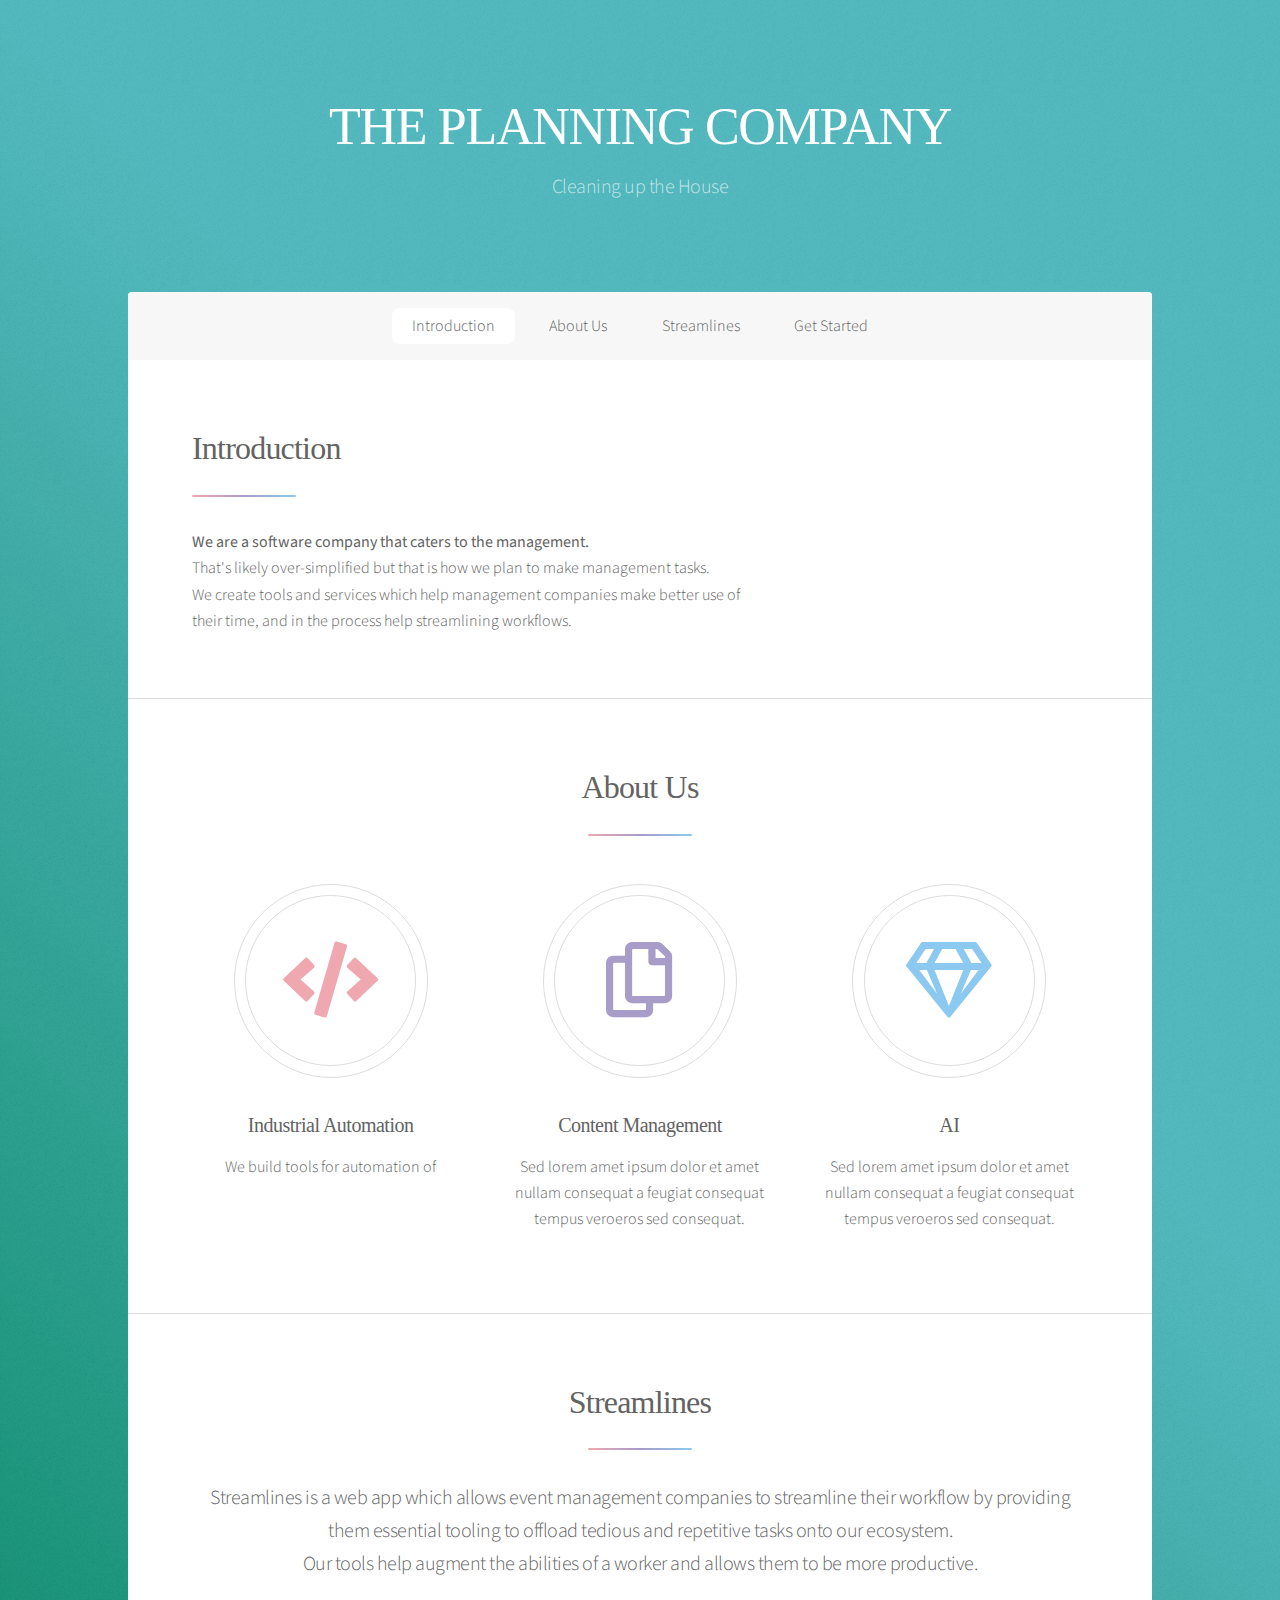
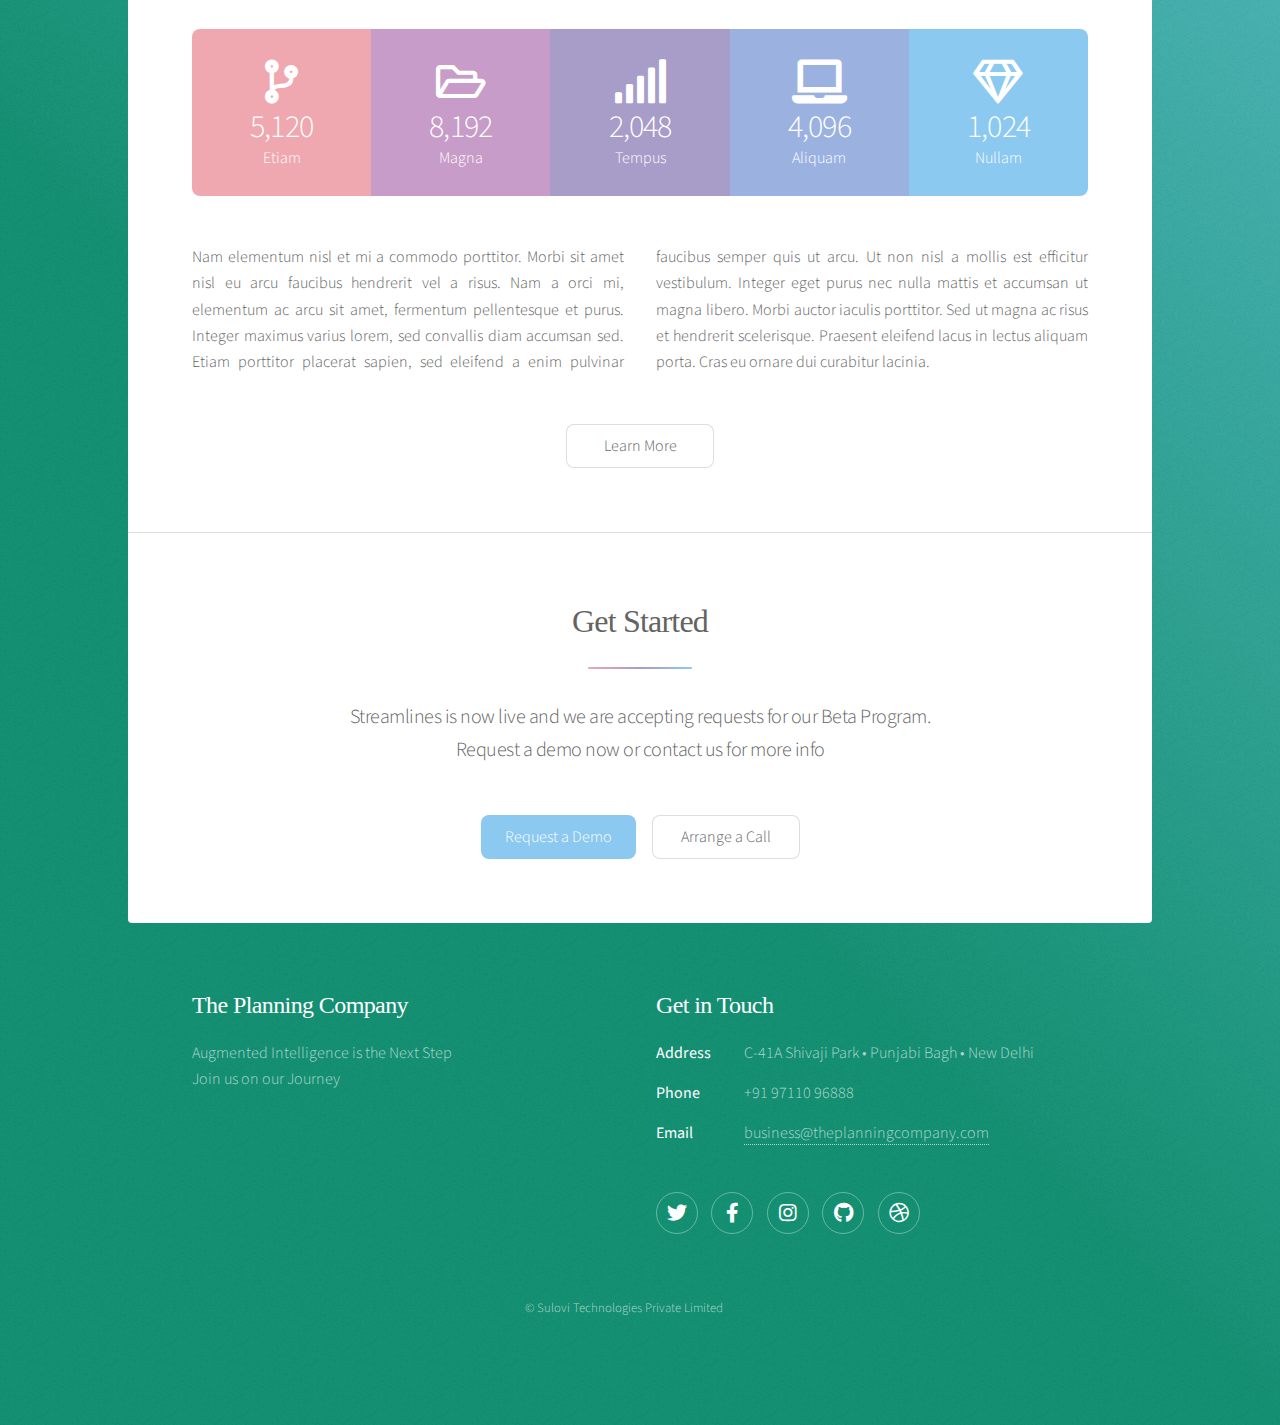
==== commit b91b1d0a: "create p2" ====
--- a/index.html
+++ b/index.html
@@ -51,9 +51,6 @@
 										<p> <strong>We are a software company that caters to the management.</strong>  <br/>
 											That's likely over-simplified but that is how we plan to make management tasks.<br/>
 											We create tools and services which help management companies make better use of their time, and in the process help streamlining workflows.
-										<!-- <ul class="actions">
-											<li><a href="generic.html" class="button">Learn More</a></li>
-										</ul> -->
 									</div>
 									<span class="image"><img src="images/introduction2.jpg" alt="" /></span>
 								</div>
@@ -68,7 +65,7 @@
 									<li>
 										<span class="icon solid major style1 fa-code"></span>
 										<h3>Industrial Automation</h3>
-										<p>Sed lorem amet ipsum dolor et amet nullam consequat a feugiat consequat tempus veroeros sed consequat.</p>
+										<p>We build tools for automation of </p>
 									</li>
 									<li>
 										<span class="icon major style3 fa-copy"></span>
@@ -81,11 +78,11 @@
 										<p>Sed lorem amet ipsum dolor et amet nullam consequat a feugiat consequat tempus veroeros sed consequat.</p>
 									</li>
 								</ul>
-								<footer class="major">
+								<!-- <footer class="major">
 									<ul class="actions special">
 										<li><a href="generic.html" class="button">Learn More</a></li>
 									</ul>
-								</footer>
+								</footer> -->
 							</section>
 
 						<!-- Second Section -->
@@ -129,7 +126,7 @@
 							<section id="cta" class="main special">
 								<header class="major">
 									<h2>Get Started</h2>
-									<p>Streamlines is now live and we are accepting requests to out Beta Program.<br/> Request a demo now or contact us for more info</p>
+									<p>Streamlines is now live and we are accepting requests for our Beta Program.<br/> Request a demo now or contact us for more info</p>
 								</header>
 								<footer class="major">
 									<ul class="actions special">
@@ -144,11 +141,8 @@
 				<!-- Footer -->
 					<footer id="footer">
 						<section>
-							<h2>Aliquam sed mauris</h2>
-							<p>Sed lorem ipsum dolor sit amet et nullam consequat feugiat consequat magna adipiscing tempus etiam dolore veroeros. eget dapibus mauris. Cras aliquet, nisl ut viverra sollicitudin, ligula erat egestas velit, vitae tincidunt odio.</p>
-							<ul class="actions">
-								<li><a href="generic.html" class="button">Learn More</a></li>
-							</ul>
+							<h2>The Planning Company</h2>
+							<p>Augmented Intelligence is the Next Step<br/> Join us on our Journey</p>
 						</section>
 						<section>
 							<h2>Get in Touch</h2>
@@ -168,7 +162,7 @@
 								<li><a href="#" class="icon brands fa-dribbble alt"><span class="label">Dribbble</span></a></li>
 							</ul>
 						</section>
-						<p class="copyright">&copy; Sulovi Technology Private Limited</p>
+						<p class="copyright">&copy; Sulovi Technologies Private Limited</p>
 					</footer>
 
 			</div>
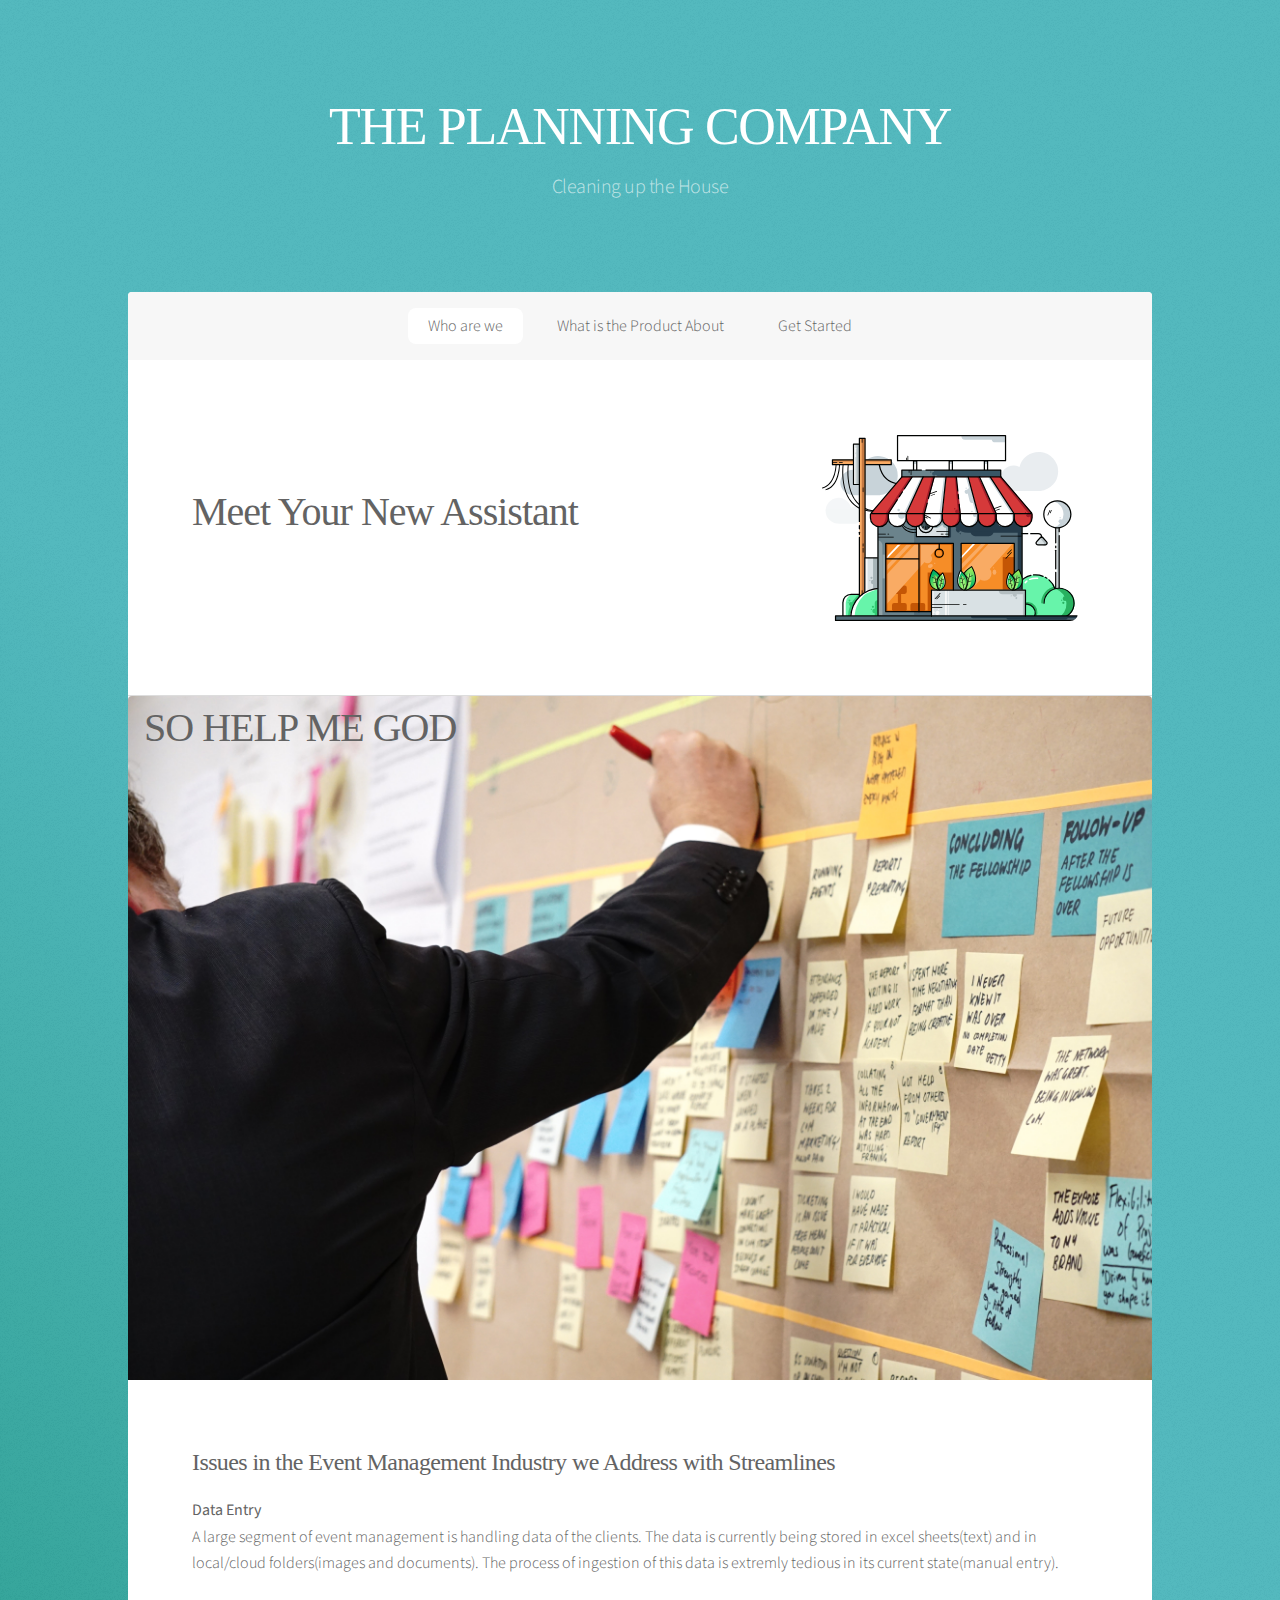
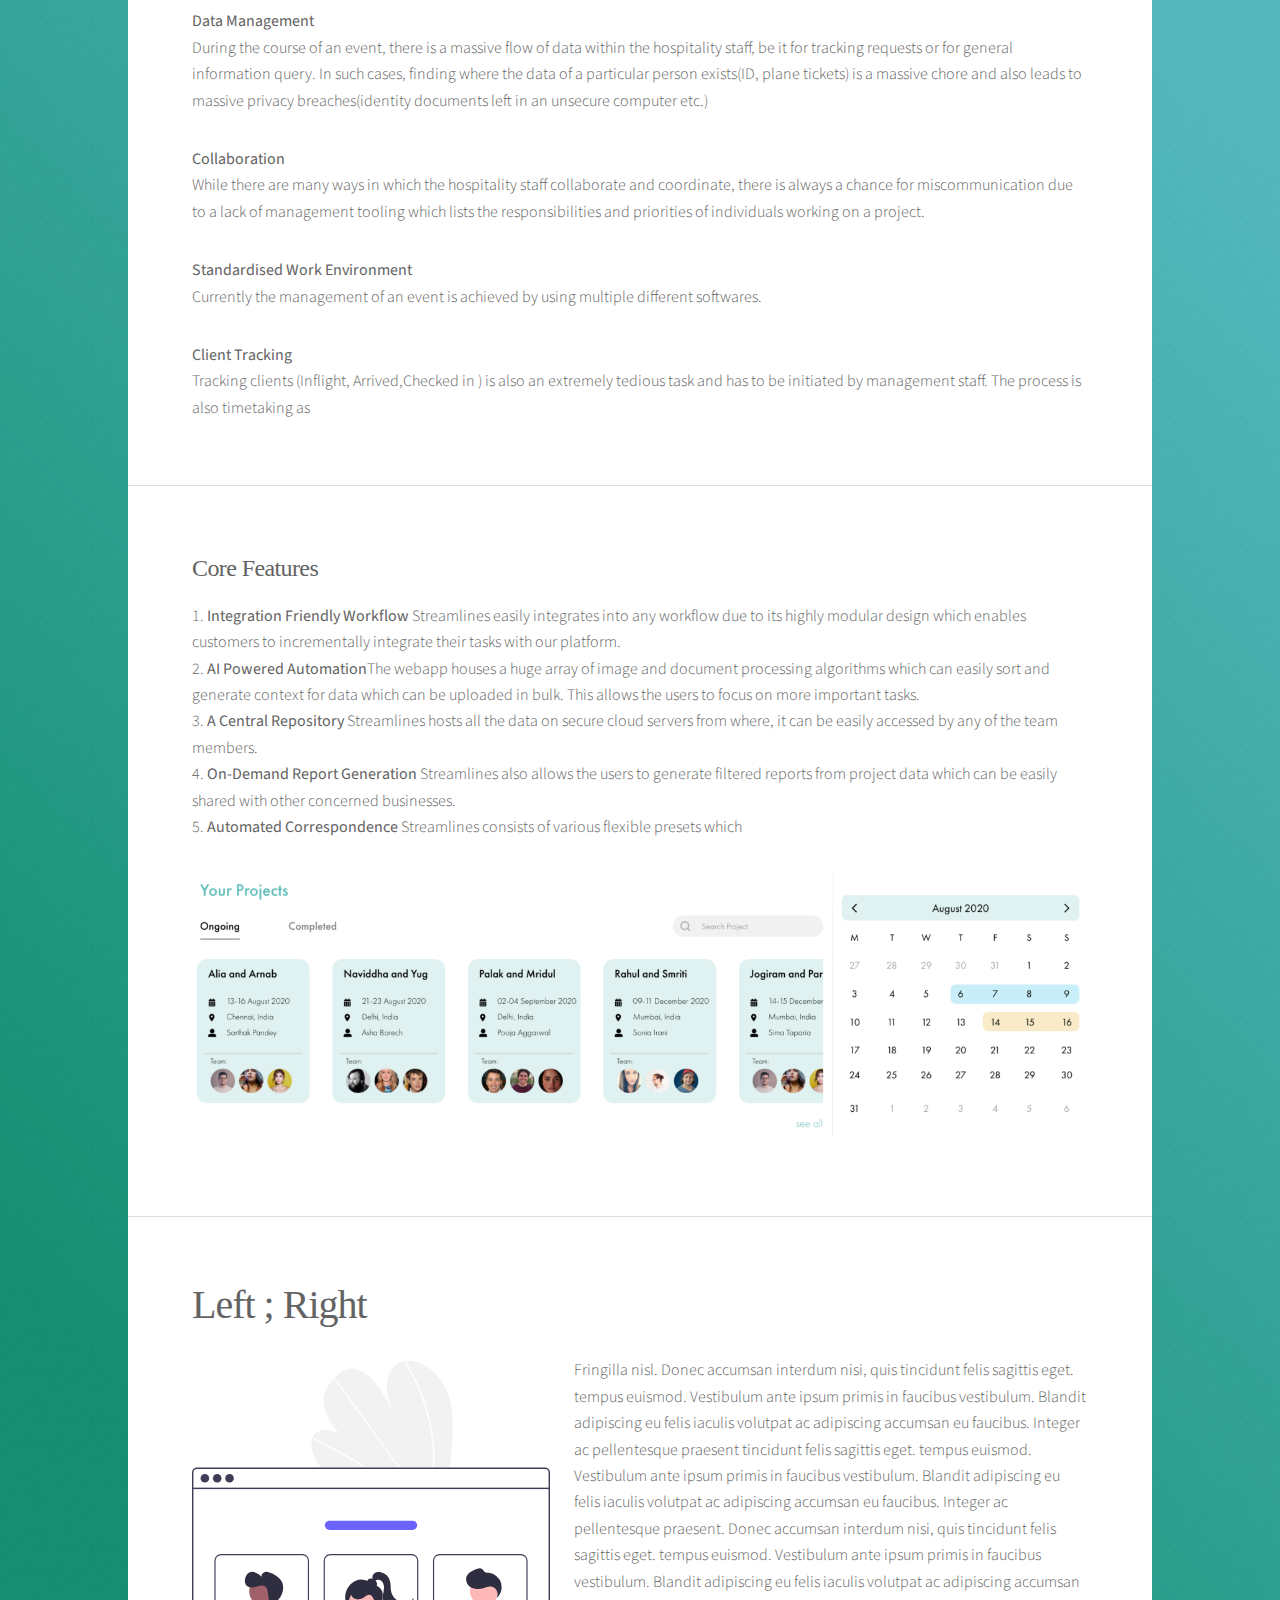
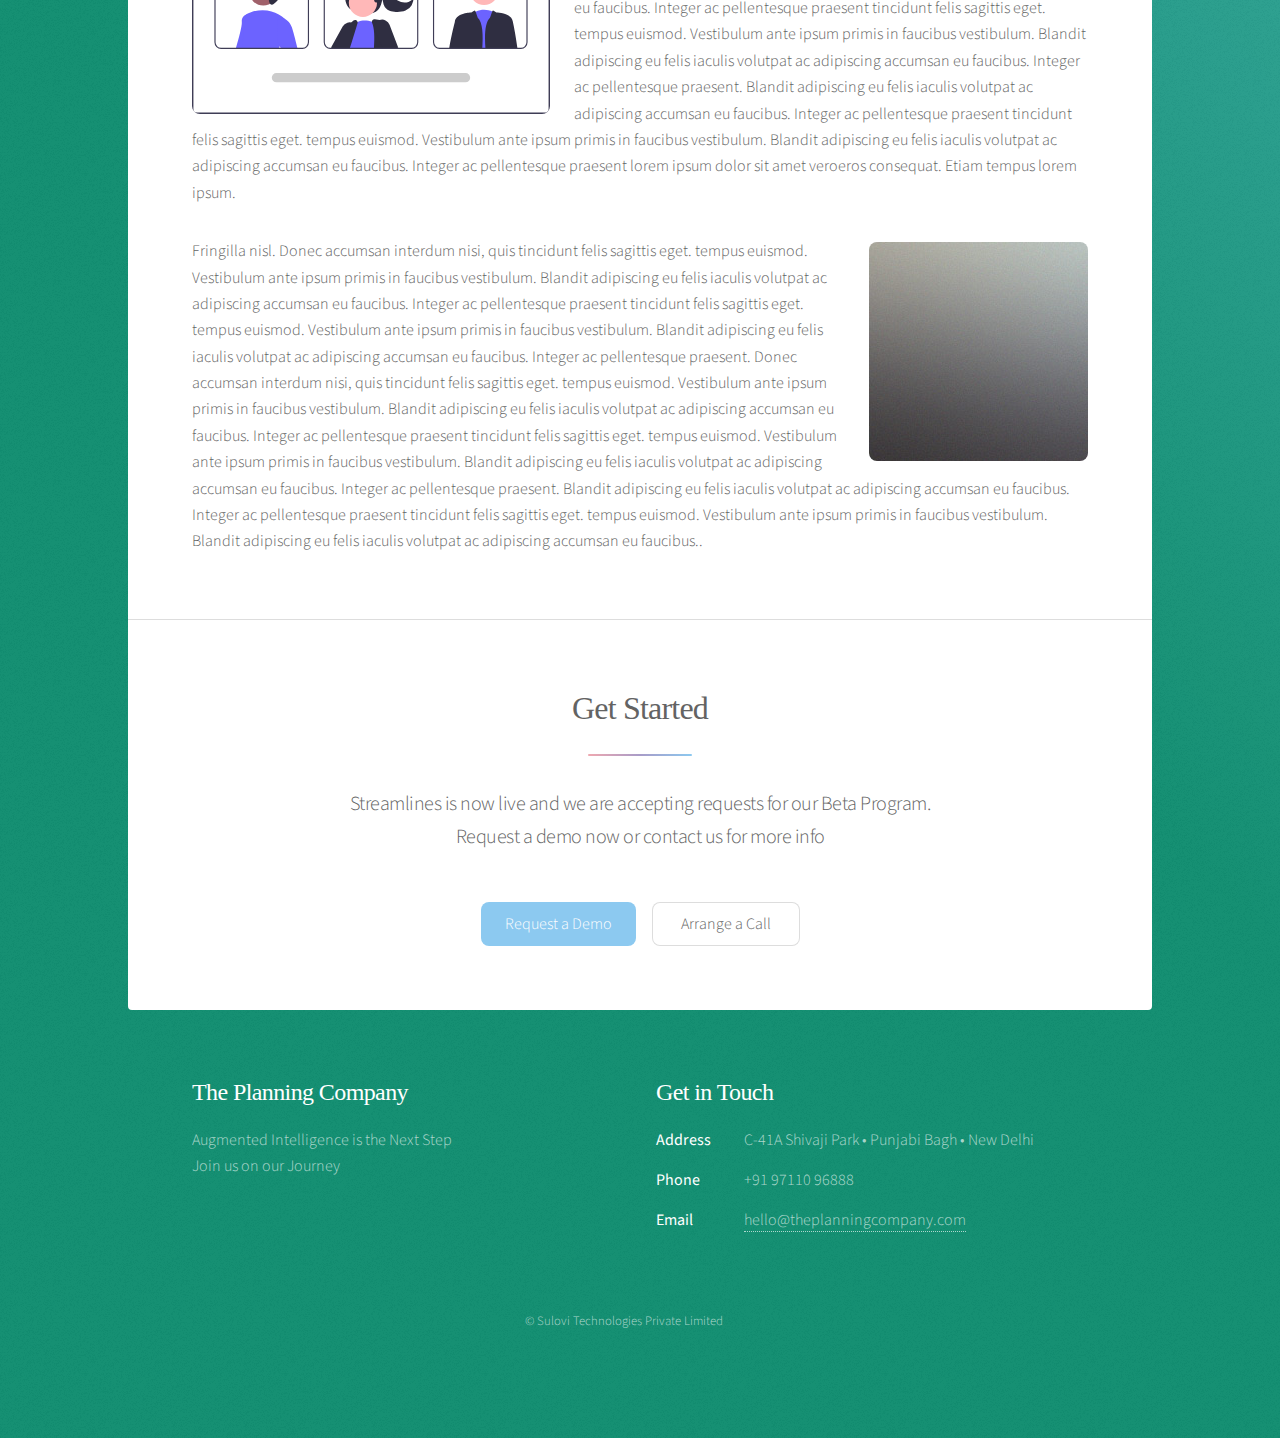
==== commit 4cea14ba: "Added Pages" ====
--- a/index.html
+++ b/index.html
@@ -31,9 +31,8 @@
 				<!-- Nav -->
 					<nav id="nav">
 						<ul>
-							<li><a href="#intro" class="active">Introduction</a></li>
-							<li><a href="#first">About Us</a></li>
-							<li><a href="#second">Streamlines</a></li>
+							<li><a href="#intro" class="active">Who are we</a></li>
+							<li><a href="#first">What is the Product About</a></li>
 							<li><a href="#cta">Get Started</a></li>
 						</ul>
 					</nav>
@@ -46,83 +45,61 @@
 								<div class="spotlight">
 									<div class="content">
 										<header class="major">
-											<h2>Introduction</h2>
+											<h1>Meet Your New Assistant </h1>
 										</header>
-										<p> <strong>We are a software company that caters to the management.</strong>  <br/>
-											That's likely over-simplified but that is how we plan to make management tasks.<br/>
-											We create tools and services which help management companies make better use of their time, and in the process help streamlining workflows.
+										<!-- <h2> Event management made simple  <br/></h2> -->
 									</div>
-									<span class="image"><img src="images/introduction2.jpg" alt="" /></span>
+									<span class="image" "><img src="images/intro.svg" alt="" /></span>
 								</div>
 							</section>
 
-						<!-- First Section -->
-							<section id="first" class="main special">
-								<header class="major">
-									<h2>About Us</h2>
-								</header>
-								<ul class="features">
-									<li>
-										<span class="icon solid major style1 fa-code"></span>
-										<h3>Industrial Automation</h3>
-										<p>We build tools for automation of </p>
-									</li>
-									<li>
-										<span class="icon major style3 fa-copy"></span>
-										<h3>Content Management</h3>
-										<p>Sed lorem amet ipsum dolor et amet nullam consequat a feugiat consequat tempus veroeros sed consequat.</p>
-									</li>
-									<li>
-										<span class="icon major style5 fa-gem"></span>
-										<h3>AI</h3>
-										<p>Sed lorem amet ipsum dolor et amet nullam consequat a feugiat consequat tempus veroeros sed consequat.</p>
-									</li>
-								</ul>
-								<!-- <footer class="major">
-									<ul class="actions special">
-										<li><a href="generic.html" class="button">Learn More</a></li>
-									</ul>
-								</footer> -->
+
+						<!-- Second Section -->
+							<section id="first" class="main">
+								<!-- <div class="container1"> -->
+									<span class="image main" style="height: 20%;">									
+										<img src="images/unsplash-chart.jpg" alt="" />
+										<!-- <div class="bottom-left1">Bottom Left</div> -->
+										<div class="top-left1">
+											<h1>
+												SO HELP ME GOD
+											</h1>
+										</div>
+										<!-- <div class="top-right1">Top Right</div>
+										<div class="bottom-right1">Bottom Right</div>
+										<div class="centered1">Centered</div> -->
+									</span>
+									
+								<!-- </div> -->
+								
+								<h2>Issues in the Event Management Industry we Address with Streamlines </h2>
+								<p><strong>Data Entry</strong>  <br/>  A large segment of event management is handling data of the clients. The data is currently being stored in excel sheets(text) and in local/cloud folders(images and documents). 
+									The process of ingestion of this data is extremly tedious in its current state(manual entry).</p>
+								<p><strong>Data Management</strong>  <br/>  During the course of an event, there is a massive flow of data within the hospitality staff, be it for tracking requests or for general information query. 
+									In such cases, finding where the data of a particular person exists(ID, plane tickets) is a massive chore and also leads to massive privacy breaches(identity documents left in an unsecure computer etc.)</p>
+								<p><strong>Collaboration</strong>  <br/>  While there are many ways in which the hospitality staff collaborate and coordinate, there is always a chance for miscommunication due to a lack of management tooling which lists the responsibilities and priorities of individuals working on a project.  </p>
+								<p><strong>Standardised Work Environment </strong> <br/> Currently the management of an event is achieved by using multiple different softwares. </p>
+								<p><strong>Client Tracking</strong> <br/ > Tracking clients (Inflight, Arrived,Checked in ) is also an extremely tedious task and has to be initiated by management staff. The process is also timetaking as </p>
 							</section>
 
-						<!-- Second Section -->
-							<section id="second" class="main special">
-								<header class="major">
-									<h2>Streamlines</h2>
-									<p>Streamlines is a web app which allows event management companies to streamline their workflow by providing them essential tooling to offload tedious and repetitive tasks onto our ecosystem. 
-										<br/>Our tools help augment the abilities of a worker and allows them to be more productive.</p>
-								</header>
-								<ul class="statistics">
-									<li class="style1">
-										<span class="icon solid fa-code-branch"></span>
-										<strong>5,120</strong> Etiam
-									</li>
-									<li class="style2">
-										<span class="icon fa-folder-open"></span>
-										<strong>8,192</strong> Magna
-									</li>
-									<li class="style3">
-										<span class="icon solid fa-signal"></span>
-										<strong>2,048</strong> Tempus
-									</li>
-									<li class="style4">
-										<span class="icon solid fa-laptop"></span>
-										<strong>4,096</strong> Aliquam
-									</li>
-									<li class="style5">
-										<span class="icon fa-gem"></span>
-										<strong>1,024</strong> Nullam
-									</li>
-								</ul>
-								<p class="content">Nam elementum nisl et mi a commodo porttitor. Morbi sit amet nisl eu arcu faucibus hendrerit vel a risus. Nam a orci mi, elementum ac arcu sit amet, fermentum pellentesque et purus. Integer maximus varius lorem, sed convallis diam accumsan sed. Etiam porttitor placerat sapien, sed eleifend a enim pulvinar faucibus semper quis ut arcu. Ut non nisl a mollis est efficitur vestibulum. Integer eget purus nec nulla mattis et accumsan ut magna libero. Morbi auctor iaculis porttitor. Sed ut magna ac risus et hendrerit scelerisque. Praesent eleifend lacus in lectus aliquam porta. Cras eu ornare dui curabitur lacinia.</p>
-								<footer class="major">
-									<ul class="actions special">
-										<li><a href="generic.html" class="button">Learn More</a></li>
-									</ul>
-								</footer>
+							<section id="content" class="main">
+								<h2>Core Features</h2>
+								<p>
+									1. <strong>Integration Friendly Workflow </strong>Streamlines easily integrates into any workflow due to its highly modular design which  enables customers to incrementally integrate their tasks with our platform.<br/>
+									2. <strong>AI Powered Automation</strong>The webapp houses a huge array of image and document processing algorithms which can easily sort and generate context for data which can be uploaded in bulk. This allows the users to focus on more important tasks. <br/>
+									3. <strong>A Central Repository </strong>Streamlines hosts all the data on secure cloud servers from where, it can be easily accessed by any of the team members.<br/>
+									4. <strong>On-Demand Report Generation </strong>Streamlines also allows the users to generate filtered reports from project data which can be easily shared with other concerned businesses. <br/>
+									5. <strong>Automated Correspondence </strong> Streamlines consists of various flexible presets which<br/>
+								</p>
+								<span class="image main"><img src="images/driver.png" alt="" /></span>
 							</section>
 
-						<!-- Get Started -->
+							<section id="content" class="main">
+								<h1>Left ; Right</h1>
+								<p><span class="image left"><img src="images/team.svg" alt="" /></span>Fringilla nisl. Donec accumsan interdum nisi, quis tincidunt felis sagittis eget. tempus euismod. Vestibulum ante ipsum primis in faucibus vestibulum. Blandit adipiscing eu felis iaculis volutpat ac adipiscing accumsan eu faucibus. Integer ac pellentesque praesent tincidunt felis sagittis eget. tempus euismod. Vestibulum ante ipsum primis in faucibus vestibulum. Blandit adipiscing eu felis iaculis volutpat ac adipiscing accumsan eu faucibus. Integer ac pellentesque praesent. Donec accumsan interdum nisi, quis tincidunt felis sagittis eget. tempus euismod. Vestibulum ante ipsum primis in faucibus vestibulum. Blandit adipiscing eu felis iaculis volutpat ac adipiscing accumsan eu faucibus. Integer ac pellentesque praesent tincidunt felis sagittis eget. tempus euismod. Vestibulum ante ipsum primis in faucibus vestibulum. Blandit adipiscing eu felis iaculis volutpat ac adipiscing accumsan eu faucibus. Integer ac pellentesque praesent. Blandit adipiscing eu felis iaculis volutpat ac adipiscing accumsan eu faucibus. Integer ac pellentesque praesent tincidunt felis sagittis eget. tempus euismod. Vestibulum ante ipsum primis in faucibus vestibulum. Blandit adipiscing eu felis iaculis volutpat ac adipiscing accumsan eu faucibus. Integer ac pellentesque praesent lorem ipsum dolor sit amet veroeros consequat. Etiam tempus lorem ipsum.</p>
+								<p><span class="image right"><img src="images/pic06.jpg" alt="" /></span>Fringilla nisl. Donec accumsan interdum nisi, quis tincidunt felis sagittis eget. tempus euismod. Vestibulum ante ipsum primis in faucibus vestibulum. Blandit adipiscing eu felis iaculis volutpat ac adipiscing accumsan eu faucibus. Integer ac pellentesque praesent tincidunt felis sagittis eget. tempus euismod. Vestibulum ante ipsum primis in faucibus vestibulum. Blandit adipiscing eu felis iaculis volutpat ac adipiscing accumsan eu faucibus. Integer ac pellentesque praesent. Donec accumsan interdum nisi, quis tincidunt felis sagittis eget. tempus euismod. Vestibulum ante ipsum primis in faucibus vestibulum. Blandit adipiscing eu felis iaculis volutpat ac adipiscing accumsan eu faucibus. Integer ac pellentesque praesent tincidunt felis sagittis eget. tempus euismod. Vestibulum ante ipsum primis in faucibus vestibulum. Blandit adipiscing eu felis iaculis volutpat ac adipiscing accumsan eu faucibus. Integer ac pellentesque praesent. Blandit adipiscing eu felis iaculis volutpat ac adipiscing accumsan eu faucibus. Integer ac pellentesque praesent tincidunt felis sagittis eget. tempus euismod. Vestibulum ante ipsum primis in faucibus vestibulum. Blandit adipiscing eu felis iaculis volutpat ac adipiscing accumsan eu faucibus..</p>
+							</section>
+
 							<section id="cta" class="main special">
 								<header class="major">
 									<h2>Get Started</h2>
@@ -135,6 +112,7 @@
 									</ul>
 								</footer>
 							</section>
+
 
 					</div>
 
@@ -152,15 +130,15 @@
 								<dt>Phone</dt>
 								<dd>+91 97110 96888</dd>
 								<dt>Email</dt>
-								<dd><a href="mailto:business@theplanningcompany.com">business@theplanningcompany.com</a></dd>
+								<dd><a href="mailto:hello@theplanningcompany.com">hello@theplanningcompany.com</a></dd>
 							</dl>
-							<ul class="icons">
+							<!-- <ul class="icons">
 								<li><a href="#" class="icon brands fa-twitter alt"><span class="label">Twitter</span></a></li>
 								<li><a href="#" class="icon brands fa-facebook-f alt"><span class="label">Facebook</span></a></li>
 								<li><a href="#" class="icon brands fa-instagram alt"><span class="label">Instagram</span></a></li>
 								<li><a href="#" class="icon brands fa-github alt"><span class="label">GitHub</span></a></li>
 								<li><a href="#" class="icon brands fa-dribbble alt"><span class="label">Dribbble</span></a></li>
-							</ul>
+							</ul> -->
 						</section>
 						<p class="copyright">&copy; Sulovi Technologies Private Limited</p>
 					</footer>
--- a/assets/css/main.css
+++ b/assets/css/main.css
@@ -3784,4 +3784,48 @@
 				max-width: 100%;
 			}
 
-		}+		}
+
+
+.container1 {
+	position: relative;
+	text-align: center;
+	color: white;
+	}
+
+
+
+.bottom-left1 {
+	position: absolute;
+	bottom: 8px;
+	left: 16px;
+  }
+  
+  
+  .top-left1 {
+	position: absolute;
+	top: 8px;
+	left: 16px;
+  }
+  
+  
+  .top-right1 {
+	position: absolute;
+	top: 8px;
+	right: 16px;
+  }
+  
+  
+  .bottom-right1 {
+	position: absolute;
+	bottom: 8px;
+	right: 16px;
+  }
+  
+  
+  .centered1 {
+	position: absolute;
+	top: 50%;
+	left: 50%;
+	transform: translate(-50%, -50%);
+  }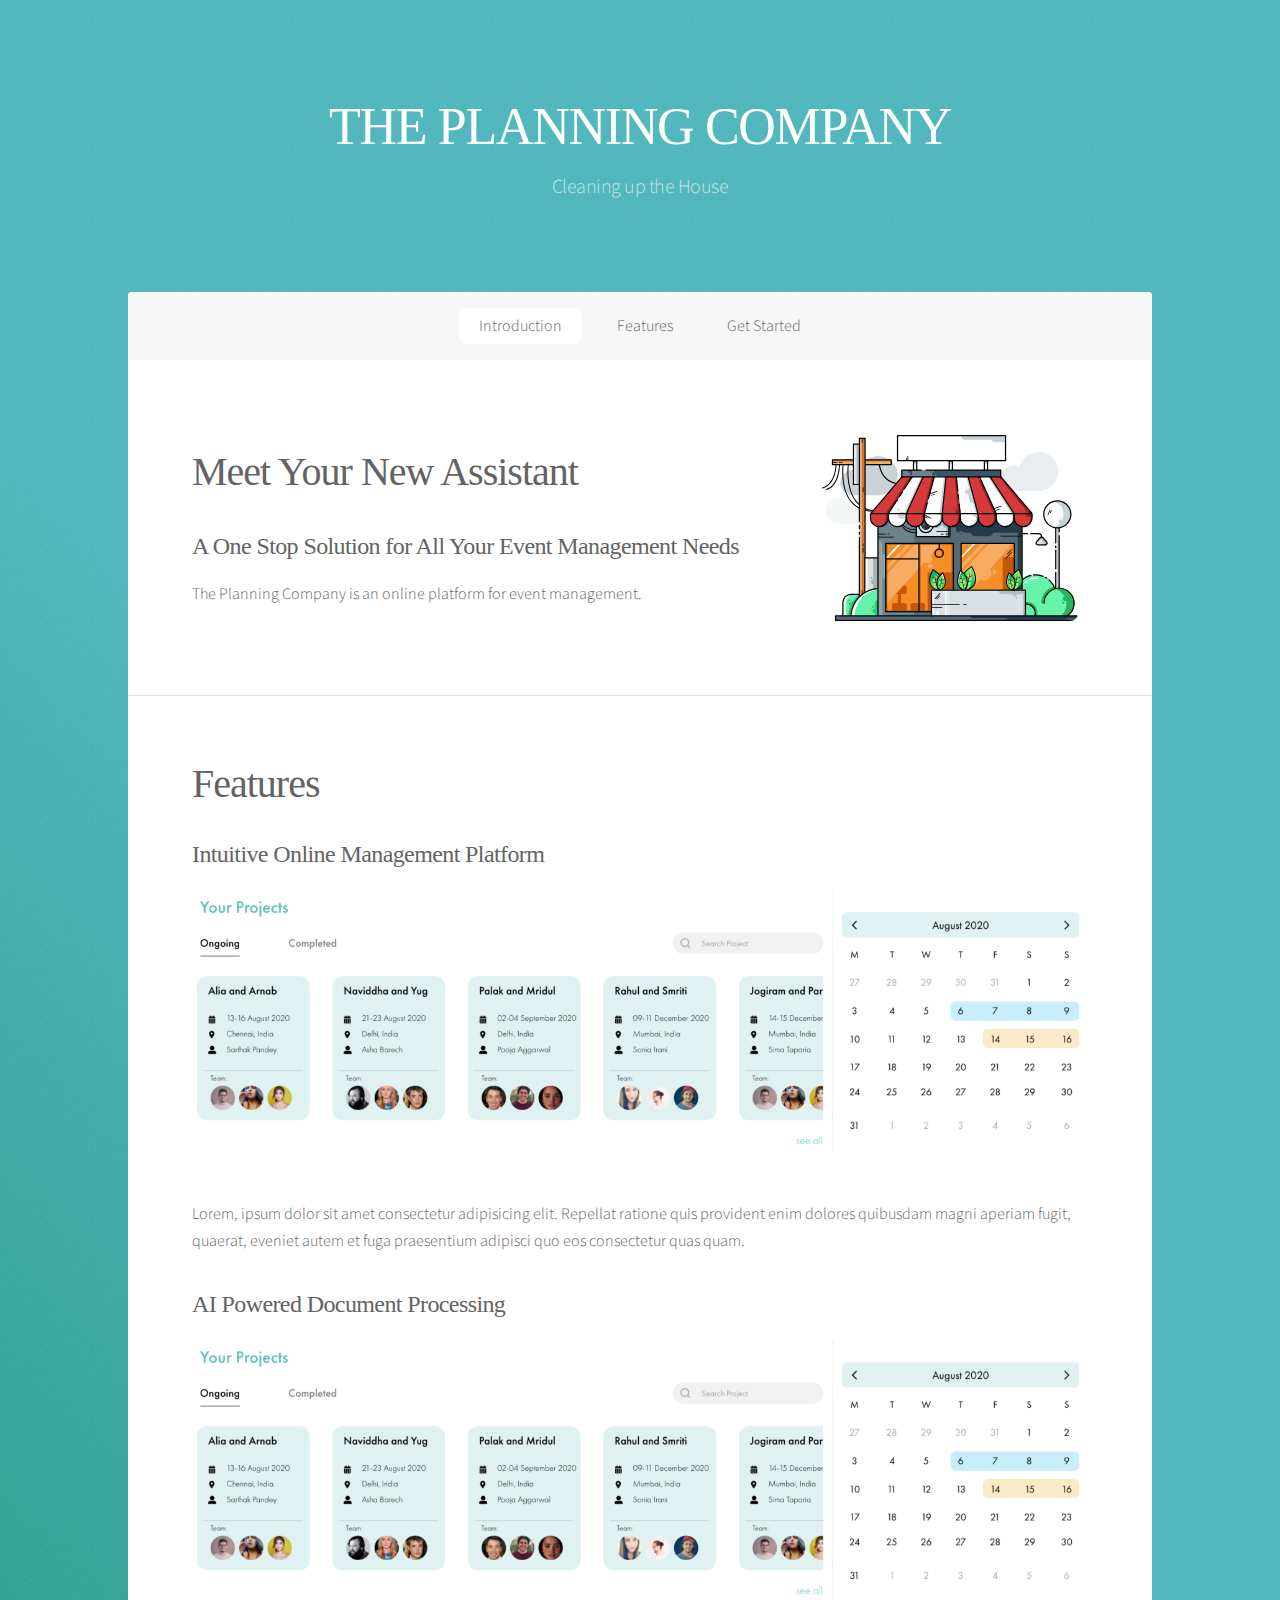
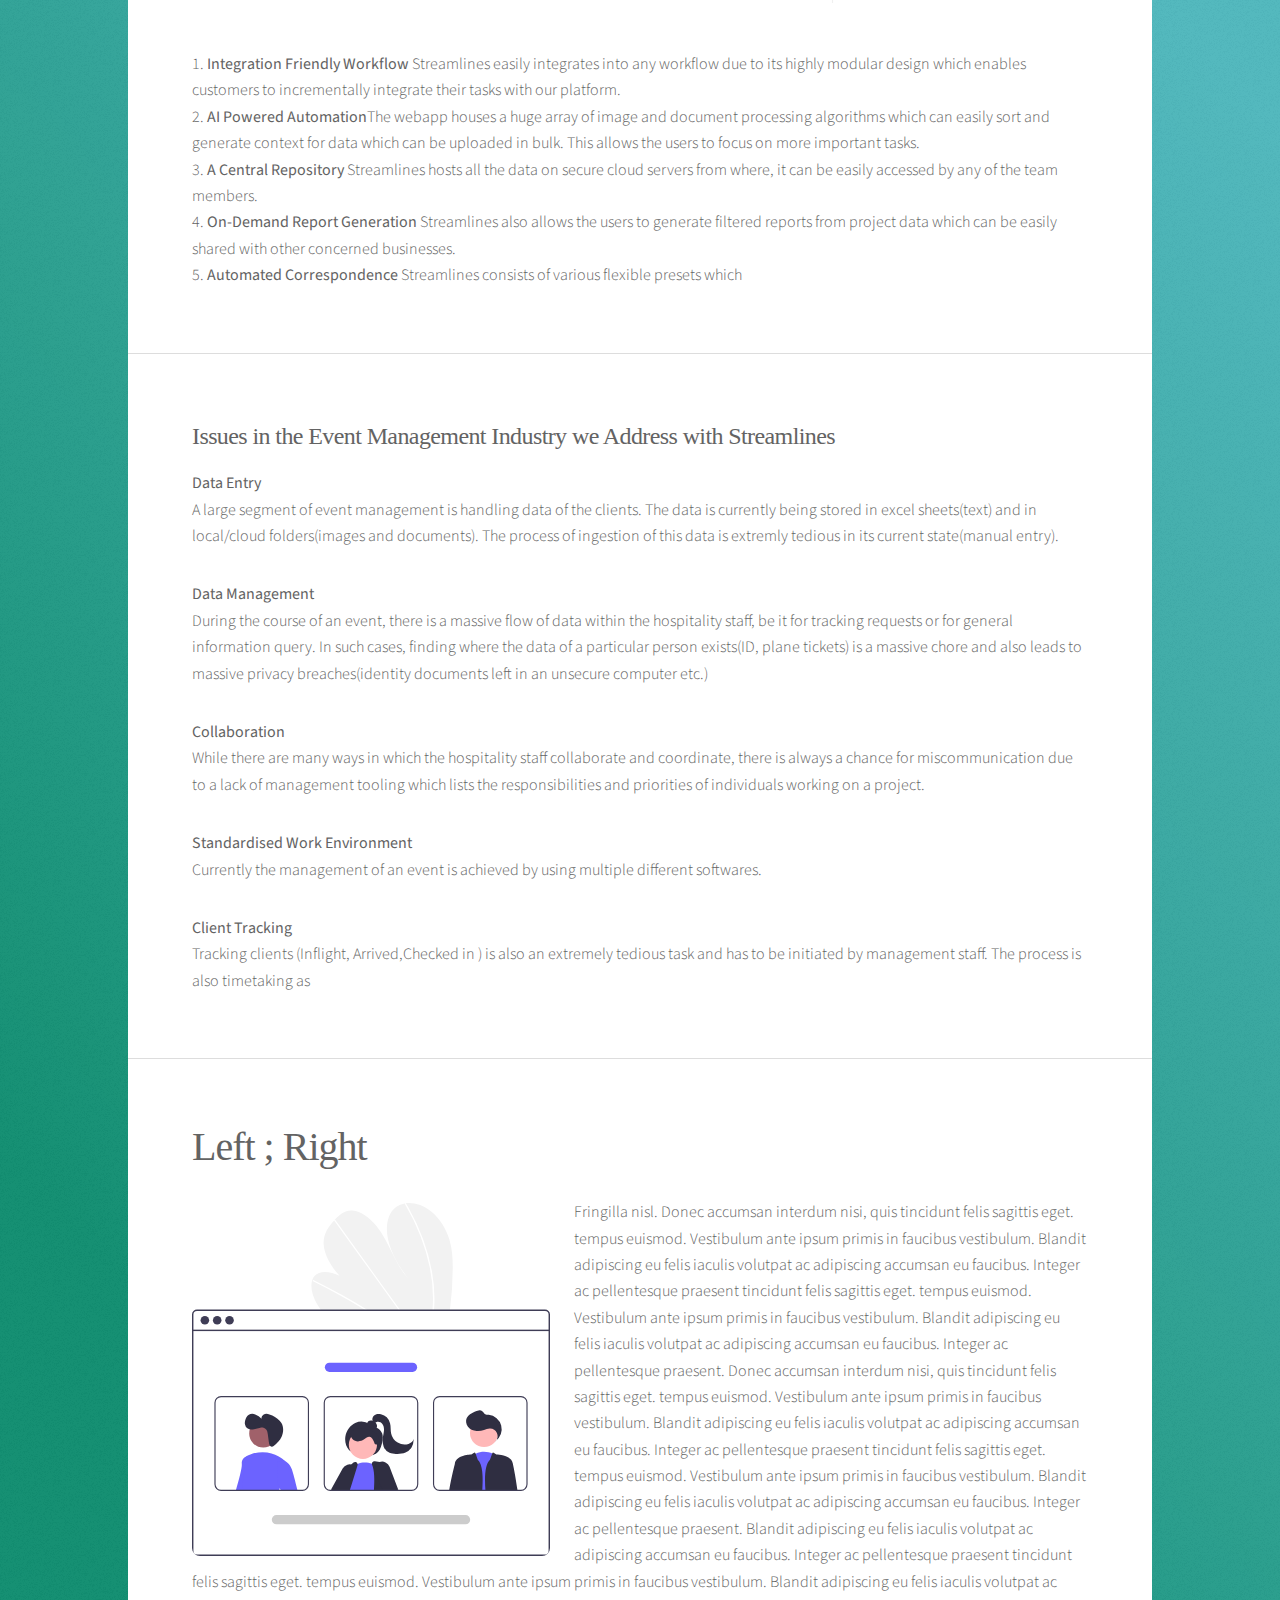
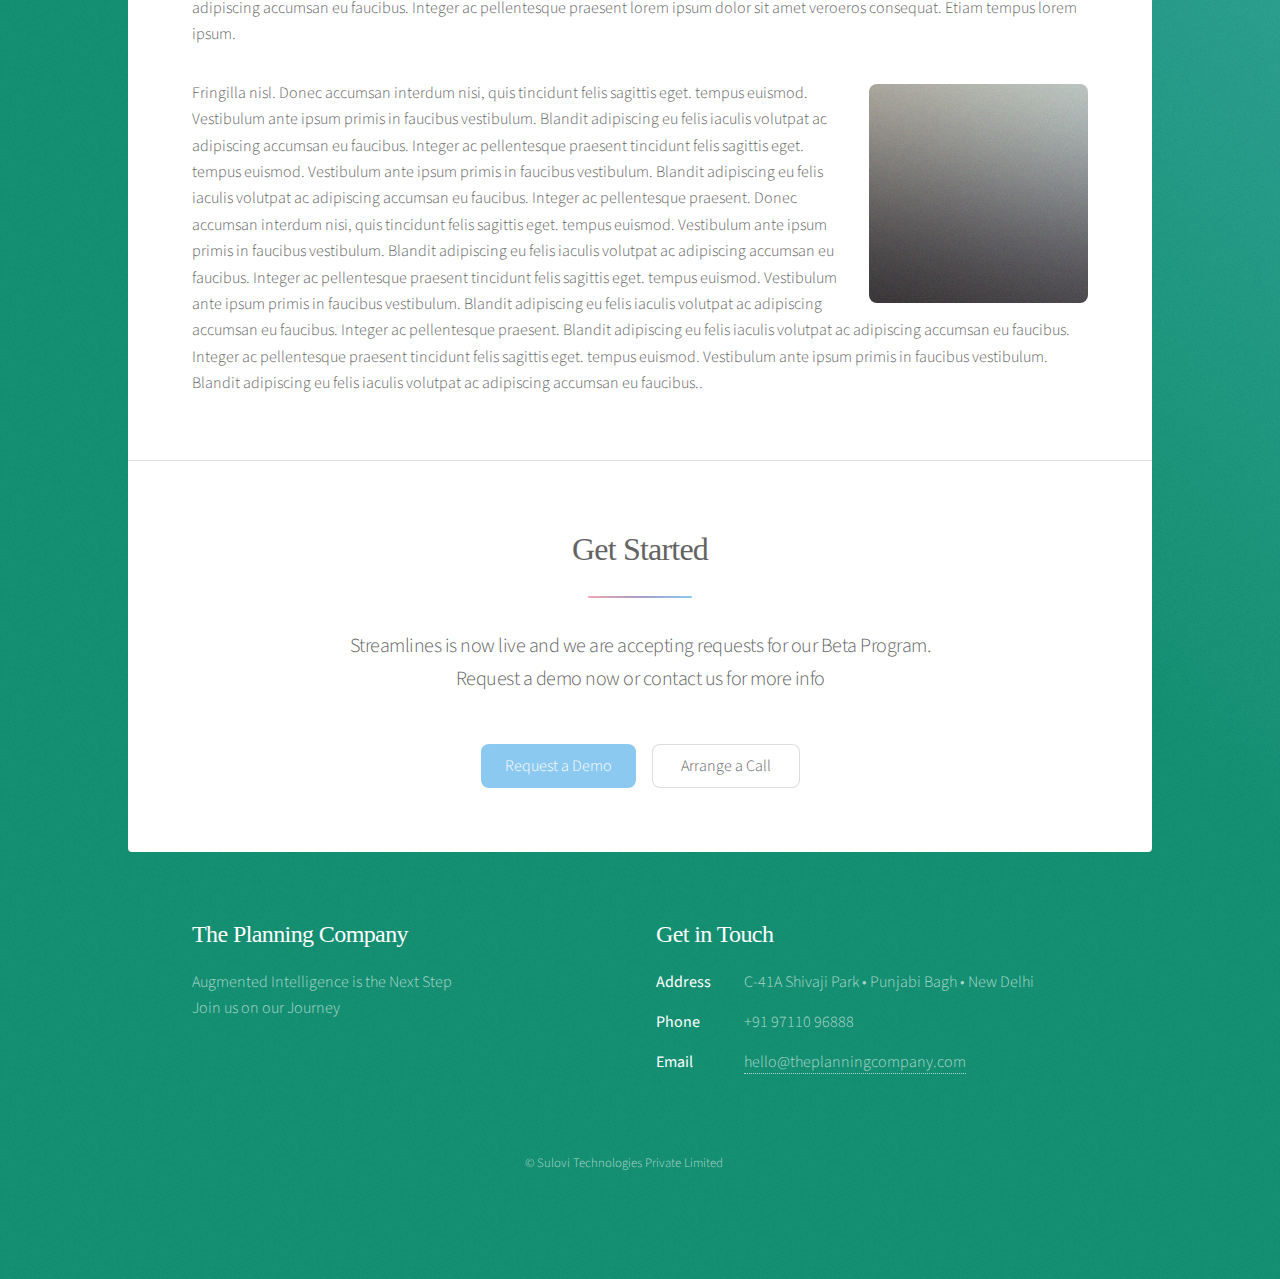
==== commit 8e103558: "Made some slice of life changes" ====
--- a/index.html
+++ b/index.html
@@ -1,3 +1,6 @@
+<!-- https://lukaszadam.com/illustrations -->
+<!-- https://undraw.co/illustrations -->
+
 <!DOCTYPE HTML>
 <!--
 	Stellar by HTML5 UP
@@ -31,8 +34,8 @@
 				<!-- Nav -->
 					<nav id="nav">
 						<ul>
-							<li><a href="#intro" class="active">Who are we</a></li>
-							<li><a href="#first">What is the Product About</a></li>
+							<li><a href="#intro" class="active">Introduction</a></li>
+							<li><a href="#first">Features</a></li>
 							<li><a href="#cta">Get Started</a></li>
 						</ul>
 					</nav>
@@ -47,29 +50,52 @@
 										<header class="major">
 											<h1>Meet Your New Assistant </h1>
 										</header>
-										<!-- <h2> Event management made simple  <br/></h2> -->
+										<h2> A One Stop Solution for All Your Event Management Needs  <br/></h2>
+										<p>
+											The Planning Company is an online platform for event management. 
+										</p>
+
 									</div>
 									<span class="image" "><img src="images/intro.svg" alt="" /></span>
 								</div>
+							</section>
+
+							<section id="first" class="main">
+								<h1>Features</h1>
+								<h2>Intuitive Online Management Platform</h2>
+								<span class="image main"><img src="images/driver.png" alt="" /></span>
+								<p>Lorem, ipsum dolor sit amet consectetur adipisicing elit. Repellat ratione quis provident enim dolores quibusdam magni aperiam fugit, quaerat, eveniet autem et fuga praesentium adipisci quo eos consectetur quas quam.</p>
+
+								<h2>AI Powered Document Processing</h2>
+								<span class="image main"><img src="images/driver.png" alt="" /></span>
+
+								<p>
+									1. <strong>Integration Friendly Workflow </strong>Streamlines easily integrates into any workflow due to its highly modular design which  enables customers to incrementally integrate their tasks with our platform.<br/>
+									2. <strong>AI Powered Automation</strong>The webapp houses a huge array of image and document processing algorithms which can easily sort and generate context for data which can be uploaded in bulk. This allows the users to focus on more important tasks. <br/>
+									3. <strong>A Central Repository </strong>Streamlines hosts all the data on secure cloud servers from where, it can be easily accessed by any of the team members.<br/>
+									4. <strong>On-Demand Report Generation </strong>Streamlines also allows the users to generate filtered reports from project data which can be easily shared with other concerned businesses. <br/>
+									5. <strong>Automated Correspondence </strong> Streamlines consists of various flexible presets which<br/>
+								</p>
+								
 							</section>
 
 
 						<!-- Second Section -->
 							<section id="first" class="main">
 								<!-- <div class="container1"> -->
-									<span class="image main" style="height: 20%;">									
+									<!-- <span class="image main" style="height: 20%;">									
 										<img src="images/unsplash-chart.jpg" alt="" />
-										<!-- <div class="bottom-left1">Bottom Left</div> -->
+										<div class="bottom-left1">Bottom Left</div>
 										<div class="top-left1">
 											<h1>
 												SO HELP ME GOD
 											</h1>
 										</div>
-										<!-- <div class="top-right1">Top Right</div>
+										<div class="top-right1">Top Right</div>
 										<div class="bottom-right1">Bottom Right</div>
-										<div class="centered1">Centered</div> -->
+										<div class="centered1">Centered</div>
 									</span>
-									
+									 -->
 								<!-- </div> -->
 								
 								<h2>Issues in the Event Management Industry we Address with Streamlines </h2>
@@ -82,17 +108,7 @@
 								<p><strong>Client Tracking</strong> <br/ > Tracking clients (Inflight, Arrived,Checked in ) is also an extremely tedious task and has to be initiated by management staff. The process is also timetaking as </p>
 							</section>
 
-							<section id="content" class="main">
-								<h2>Core Features</h2>
-								<p>
-									1. <strong>Integration Friendly Workflow </strong>Streamlines easily integrates into any workflow due to its highly modular design which  enables customers to incrementally integrate their tasks with our platform.<br/>
-									2. <strong>AI Powered Automation</strong>The webapp houses a huge array of image and document processing algorithms which can easily sort and generate context for data which can be uploaded in bulk. This allows the users to focus on more important tasks. <br/>
-									3. <strong>A Central Repository </strong>Streamlines hosts all the data on secure cloud servers from where, it can be easily accessed by any of the team members.<br/>
-									4. <strong>On-Demand Report Generation </strong>Streamlines also allows the users to generate filtered reports from project data which can be easily shared with other concerned businesses. <br/>
-									5. <strong>Automated Correspondence </strong> Streamlines consists of various flexible presets which<br/>
-								</p>
-								<span class="image main"><img src="images/driver.png" alt="" /></span>
-							</section>
+							
 
 							<section id="content" class="main">
 								<h1>Left ; Right</h1>
